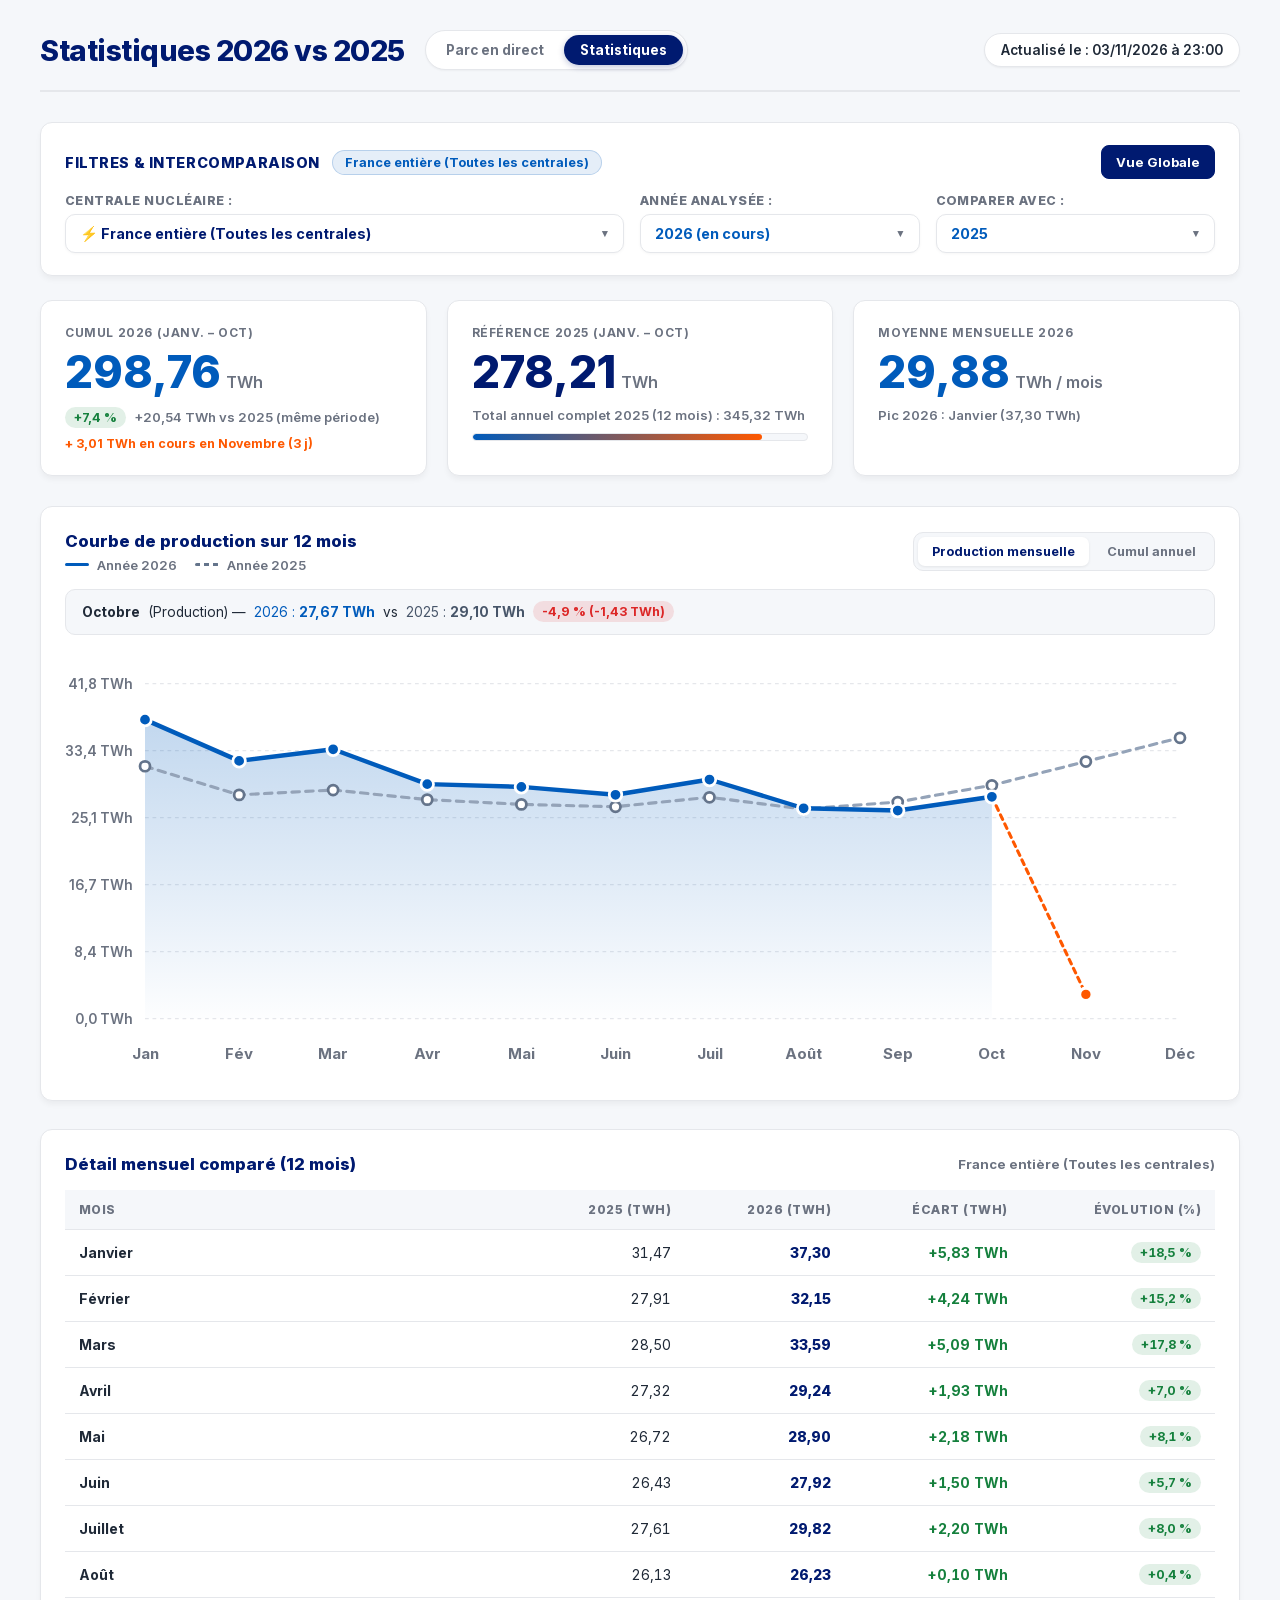
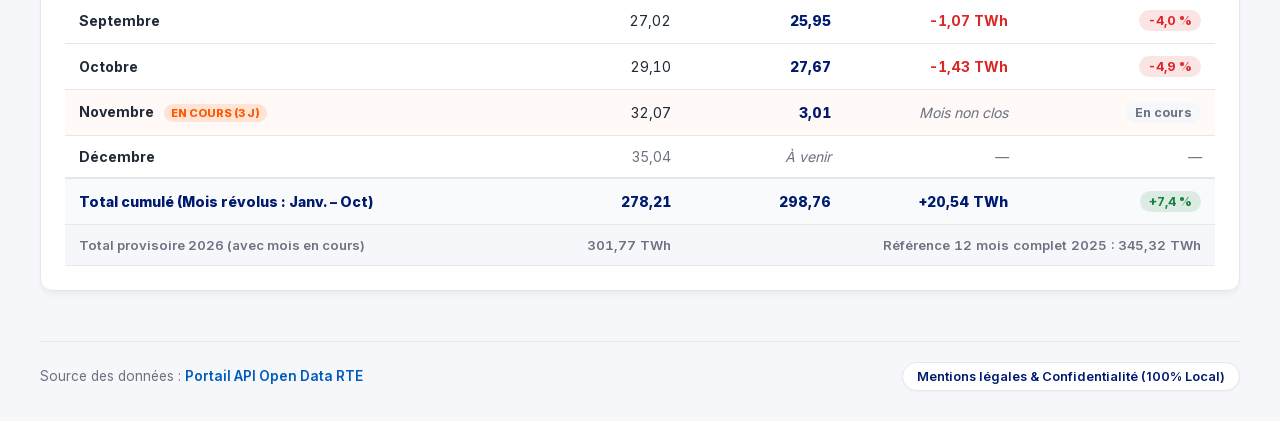
==== statistiques.html @ 8c4e3df1 "✨ Ajout page Statistiques (intercomparaison multi-années, 12 mois), conformité RGPD 100% locale et s" ====
<!DOCTYPE html>
<html lang="fr">
<head>
    <meta charset="UTF-8">
    <meta name="viewport" content="width=device-width, initial-scale=1.0">
    <title>Statistiques &amp; Comparaison annuelle — Production nucléaire française</title>
    <link rel="preload" href="fonts/inter-v20-latin.woff2" as="font" type="font/woff2" crossorigin>
    <link rel="stylesheet" href="style.css">
    <link rel="icon" href="/favicon.ico">
</head>
<body>

    <div class="container">
        <div class="header">
            <div class="header-left">
                <h2 id="stats-titre-annee">Statistiques nucléaires</h2>
                <nav class="main-nav" aria-label="Navigation principale">
                    <a href="index.html" class="nav-link">Parc en direct</a>
                    <a href="statistiques.html" class="nav-link active" aria-current="page">Statistiques</a>
                </nav>
            </div>
            <div class="date-maj" id="date-maj">Connexion au serveur...</div>
        </div>

        <!-- CONTRÔLES STATISTIQUES : SÉLECTION CENTRALE & INTERCOMPARAISON DES ANNÉES -->
        <section class="stats-filter-card" aria-labelledby="filter-title">
            <div class="stats-filter-header">
                <div class="stats-filter-title-grp">
                    <h3 id="filter-title">Filtres &amp; Intercomparaison</h3>
                    <span class="perimetre-badge" id="perimetre-badge">France entière</span>
                </div>
                <button type="button" class="btn-global-reset is-active" id="btn-reset-global" title="Réinitialiser pour afficher toutes les centrales">
                    Vue Globale
                </button>
            </div>

            <div class="stats-selectors-row">
                <!-- 1. SÉLECTION MONO-CHOIX DE LA CENTRALE -->
                <div class="stats-select-group stats-select-grow">
                    <label for="select-centrale" class="stats-select-label">Centrale nucléaire :</label>
                    <div class="select-wrapper">
                        <select id="select-centrale" class="stats-select">
                            <option value="">⚡ France entière (Toutes les centrales)</option>
                            <!-- Rempli dynamiquement avec les 18 centrales -->
                        </select>
                        <span class="select-arrow" aria-hidden="true">▼</span>
                    </div>
                </div>

                <!-- 2. SÉLECTION DE L'ANNÉE ANALYSÉE -->
                <div class="stats-select-group">
                    <label for="select-annee-analysee" class="stats-select-label">Année analysée :</label>
                    <div class="select-wrapper">
                        <select id="select-annee-analysee" class="stats-select stats-select-year">
                            <!-- ex: 2026, 2027 -->
                        </select>
                        <span class="select-arrow" aria-hidden="true">▼</span>
                    </div>
                </div>

                <!-- 3. SÉLECTION DE L'ANNÉE D'INTERCOMPARAISON -->
                <div class="stats-select-group">
                    <label for="select-annee-ref" class="stats-select-label">Comparer avec :</label>
                    <div class="select-wrapper">
                        <select id="select-annee-ref" class="stats-select stats-select-year">
                            <!-- ex: 2025, 2024 -->
                        </select>
                        <span class="select-arrow" aria-hidden="true">▼</span>
                    </div>
                </div>
            </div>
        </section>

        <!-- CARTES KPI COMPARATIVES (ANNÉE N vs ANNÉE DE RÉFÉRENCE) -->
        <div class="kpi-row stats-kpi-row">
            <div class="kpi-card">
                <h3 id="kpi-title-cumul-n">Cumul Annuel (Mois révolus)</h3>
                <div class="kpi-value" id="kpi-val-cumul-n">--<span class="kpi-unit">TWh</span></div>
                <div class="kpi-sub-row">
                    <span class="evol-pill" id="kpi-evol-pct">--</span>
                    <span class="kpi-sub-text" id="kpi-evol-diff">vs période comparable</span>
                </div>
                <div class="kpi-extra-info" id="kpi-extra-ongoing"></div>
            </div>

            <div class="kpi-card">
                <h3 id="kpi-title-ref-n1">Référence Année précédente</h3>
                <div class="kpi-value kpi-value-secondary" id="kpi-val-comparable-n1">--<span class="kpi-unit">TWh</span></div>
                <div class="kpi-sub-row">
                    <span class="kpi-sub-text" id="kpi-val-total-n1">Total 12 mois : -- TWh</span>
                </div>
                <div class="kpi-progress-track" aria-hidden="true">
                    <div class="kpi-progress-bar" id="kpi-progress-bar" style="width: 0%"></div>
                </div>
            </div>

            <div class="kpi-card">
                <h3 id="kpi-title-moyenne">Moyenne mensuelle &amp; Pic</h3>
                <div class="kpi-value" id="kpi-val-moyenne-n">--<span class="kpi-unit">TWh / mois</span></div>
                <div class="kpi-sub-row">
                    <span class="kpi-sub-text" id="kpi-sub-record">Mois record : --</span>
                </div>
            </div>
        </div>

        <!-- COURBE D'ÉVOLUTION SUR 12 MOIS -->
        <section class="chart-card" aria-labelledby="chart-section-title">
            <div class="chart-card-header">
                <div>
                    <h3 id="chart-section-title" class="chart-title">Courbe de production sur 12 mois</h3>
                    <div class="chart-legend" id="chart-legend">
                        <span class="legend-item">
                            <span class="legend-line legend-line-current"></span>
                            <span id="legend-label-n">Année en cours</span>
                        </span>
                        <span class="legend-item">
                            <span class="legend-line legend-line-prev"></span>
                            <span id="legend-label-n1">Année précédente</span>
                        </span>
                    </div>
                </div>

                <div class="chart-mode-toggle" role="group" aria-label="Mode d'affichage de la courbe">
                    <button type="button" class="mode-btn active" id="mode-mensuel" data-mode="mensuel">
                        Production mensuelle
                    </button>
                    <button type="button" class="mode-btn" id="mode-cumule" data-mode="cumule">
                        Cumul annuel
                    </button>
                </div>
            </div>

            <!-- Bandeau de détail interactif au survol d'un mois -->
            <div class="chart-hover-banner" id="chart-hover-banner" aria-live="polite">
                Survolez ou sélectionnez un mois sur le graphique pour comparer les valeurs détaillées.
            </div>

            <div class="chart-svg-wrapper" id="chart-svg-wrapper">
                <!-- SVG généré en 100% local par stats.js -->
            </div>
        </section>

        <!-- TABLEAU MENSUEL COMPARATIF SUR 12 MOIS -->
        <section class="table-card" aria-labelledby="table-section-title">
            <div class="table-card-header">
                <h3 id="table-section-title" class="chart-title">Détail mensuel comparé (12 mois)</h3>
                <span class="table-subtitle" id="table-perimetre-label">France entière</span>
            </div>
            <div class="table-responsive">
                <table class="stats-table">
                    <thead>
                        <tr>
                            <th scope="col">Mois</th>
                            <th scope="col" class="num-col" id="th-annee-n1">Année N-1 (TWh)</th>
                            <th scope="col" class="num-col" id="th-annee-n">Année N (TWh)</th>
                            <th scope="col" class="num-col">Écart (TWh)</th>
                            <th scope="col" class="num-col">Évolution (%)</th>
                        </tr>
                    </thead>
                    <tbody id="stats-table-body">
                        <!-- Lignes générées par stats.js -->
                    </tbody>
                    <tfoot id="stats-table-foot">
                        <!-- Total généré par stats.js -->
                    </tfoot>
                </table>
            </div>
        </section>

        <div class="footer">
            <div>Source des données : <a href="https://data.rte-france.com/" target="_blank" rel="noopener noreferrer">Portail API Open Data RTE</a></div>
            <button type="button" class="legal-trigger-btn" id="open-legal-modal" commandfor="legal-modal" command="show-modal">
                Mentions légales &amp; Confidentialité (100% Local)
            </button>
        </div>
    </div>

    <dialog id="legal-modal" class="legal-modal" closedby="any" aria-labelledby="legal-modal-title">
        <div class="legal-modal-container">
            <div class="legal-modal-header">
                <div class="legal-modal-title-grp">
                    <span class="penly-badge">100% Local</span>
                    <h3 id="legal-modal-title">Mentions légales &amp; Confidentialité</h3>
                </div>
                <form method="dialog">
                    <button type="submit" class="legal-modal-close-icon" aria-label="Fermer la fenêtre" autofocus>✕</button>
                </form>
            </div>

            <div class="legal-modal-body">
                <section class="legal-section">
                    <h4>1. Éditeur du site</h4>
                    <p>
                        Conformément à l'article 6-III-2 de la loi n° 2004-575 du 21 juin 2004 (LCEN), l'éditeur de ce site, agissant à titre non professionnel, a choisi de conserver l'anonymat.
                        Contact : <a href="mailto:contact@thmarchand.fr">contact@thmarchand.fr</a>
                    </p>
                </section>

                <section class="legal-section">
                    <h4>2. Hébergement</h4>
                    <p>
                        Ce site est hébergé par GitHub Inc., 88 Colin P. Kelly Jr. Street, San Francisco, CA 94107, États-Unis (service GitHub Pages).
                    </p>
                </section>

                <section class="legal-section">
                    <h4>3. Fonctionnement &amp; Origine des données (100 % Local)</h4>
                    <p>
                        Ce tableau de bord fonctionne exclusivement en local dans votre navigateur, sans émettre aucune requête réseau vers des services tiers (aucun CDN externe, aucune police distante). Les données publiques de production nucléaire (issues du portail Open Data RTE) sont agrégées en amont et consultées uniquement via le fichier statique local <code>data_nucleaire_france.json</code> hébergé directement avec le site.
                    </p>
                </section>

                <section class="legal-section">
                    <h4>4. Données personnelles et journaux serveur (RGPD)</h4>
                    <p>
                        L'éditeur du site ne collecte, ne stocke et n'analyse aucune donnée personnelle, et n'utilise aucun outil de mesure d'audience ni ressource tierce externe. Toutefois, à des fins de sécurité et de prévention des abus (défense contre les attaques DDoS), l'hébergeur GitHub Pages enregistre temporairement l'adresse IP des visiteurs dans ses journaux techniques (logs) sur la base de l'intérêt légitime (Art. 6.1.f du RGPD). Plus d'informations sur la <a href="https://docs.github.com/fr/site-policy/privacy-policies/github-general-privacy-statement" target="_blank" rel="noopener noreferrer">Déclaration de confidentialité de GitHub</a>.
                    </p>
                </section>

                <section class="legal-section">
                    <h4>5. Stockage local (Cookies / LocalStorage)</h4>
                    <p>
                        Ce site n'utilise aucun cookie (ni technique, ni publicitaire, ni de mesure d'audience) et n'enregistre aucune donnée dans l'espace de stockage local de votre navigateur (<code>localStorage</code>, <code>sessionStorage</code> ou <code>IndexedDB</code>). Aucun bandeau de consentement n'est donc requis conformément aux directives de la CNIL.
                    </p>
                </section>
            </div>

            <div class="legal-modal-footer">
                <form method="dialog">
                    <button type="submit" class="legal-modal-btn-primary">Fermer</button>
                </form>
            </div>
        </div>
    </dialog>

    <script src="stats.js" defer></script>
</body>
</html>
---- style.css ----
/* POLICES LOCALES (Inter - 100% Local, zéro requête externe) */
@font-face {
    font-family: 'Inter';
    font-style: normal;
    font-weight: 400 800;
    font-display: swap;
    src: url('fonts/inter-v20-latin-ext.woff2') format('woff2');
    unicode-range: U+0100-02BA, U+02BD-02C5, U+02C7-02CC, U+02CE-02D7, U+02DD-02FF, U+0304, U+0308, U+0329, U+1D00-1DBF, U+1E00-1E9F, U+1EF2-1EFF, U+2020, U+20A0-20AB, U+20AD-20C4, U+2113, U+2C60-2C7F, U+A720-A7FF;
}

@font-face {
    font-family: 'Inter';
    font-style: normal;
    font-weight: 400 800;
    font-display: swap;
    src: url('fonts/inter-v20-latin.woff2') format('woff2');
    unicode-range: U+0000-00FF, U+0131, U+0152-0153, U+02BB-02BC, U+02C6, U+02DA, U+02DC, U+0304, U+0308, U+0329, U+2000-206F, U+20AC, U+2122, U+2191, U+2193, U+2212, U+2215, U+FEFF, U+FFFD;
}

:root {
    /* CHARTE EDF */
    --edf-blue: #001A70;
    --edf-mid-blue: #005BBB;
    --edf-light-blue: #297FD5;
    --edf-orange: #FE5800;
    
    /* COULEURS SEMANTIQUES */
    --safety-red: #DC2626;
    --env-green: #15803d;
    
    --bg-body: #F5F7FA;
    --text-main: #1F2937;
    --text-light: #6B7280;
    --border: #E5E7EB;
}

/* Styles de base */
body { font-family: 'Inter', sans-serif; background-color: var(--bg-body); color: var(--text-main); padding: 30px 20px; margin: 0; }
.container { max-width: 1200px; margin: 0 auto; }

/* En-tête & Navigation */
.header { display: flex; justify-content: space-between; align-items: center; flex-wrap: wrap; gap: 16px; border-bottom: 2px solid var(--border); padding-bottom: 20px; margin-bottom: 30px; }
.header-left { display: flex; align-items: center; flex-wrap: wrap; gap: 20px; }
h2 { margin: 0; color: var(--edf-blue); font-size: 1.8rem; font-weight: 800; letter-spacing: -0.5px; }
.main-nav { display: inline-flex; background: #fff; padding: 4px; border-radius: 99px; border: 1px solid var(--border); box-shadow: 0 1px 2px rgba(0,0,0,0.04); gap: 4px; }
.nav-link { padding: 7px 16px; border-radius: 99px; font-size: 0.85rem; font-weight: 700; color: var(--text-light); text-decoration: none; transition: all 0.2s ease; }
.nav-link:hover { color: var(--edf-blue); }
.nav-link.active { background: var(--edf-blue); color: #fff; box-shadow: 0 2px 6px rgba(0, 26, 112, 0.25); }
.nav-link:focus-visible { outline: 2px solid var(--edf-light-blue); outline-offset: 2px; }
.date-maj { font-size: 0.85rem; color: var(--text-main); background: #fff; padding: 8px 16px; border-radius: 99px; border: 1px solid var(--border); font-weight: 600; box-shadow: 0 1px 2px rgba(0,0,0,0.05); }

/* Zone KPI */
.kpi-row { display: flex; gap: 20px; margin-bottom: 30px; }
.kpi-card { flex: 1; background: #fff; padding: 24px; border-radius: 12px; border: 1px solid var(--border); box-shadow: 0 4px 6px -1px rgba(0,0,0,0.05); }
.kpi-card h3 { margin: 0 0 10px 0; font-size: 0.75rem; color: var(--text-light); font-weight: 700; text-transform: uppercase; letter-spacing: 0.05em; }
.kpi-value { font-size: 2.8rem; font-weight: 800; color: var(--edf-mid-blue); line-height: 1; }
.kpi-unit { font-size: 1rem; color: var(--text-light); font-weight: 600; margin-left: 5px;}
.statut-marche { color: var(--env-green); }
.statut-total { color: var(--text-light); font-size: 1.5rem; }

/* FOCUS CENTRAL */
.highlight-section { margin-bottom: 20px; }
.section-title { font-size: 1rem; color: var(--text-light); font-weight: 800; text-transform: uppercase; letter-spacing: 0.05em; margin: 0;}

/* NOUVEAU : Le menu de sélection du Focus */
.focus-header { display: flex; justify-content: space-between; align-items: center; margin-bottom: 15px; }
.focus-select { 
    padding: 8px 16px; 
    border: 1px solid var(--border); 
    border-radius: 8px; 
    font-family: inherit; 
    font-size: 0.9rem; 
    font-weight: 700; 
    color: var(--edf-blue); 
    background-color: #fff; 
    cursor: pointer; 
    outline: none; 
    box-shadow: 0 2px 4px rgba(0,0,0,0.05);
}
.focus-select:focus { border-color: var(--edf-light-blue); box-shadow: 0 0 0 3px rgba(41, 127, 213, 0.1); }

.penly-card { background: var(--edf-blue); color: #fff; border-radius: 16px; box-shadow: 0 10px 25px -5px rgba(0, 26, 112, 0.4); cursor: pointer; transition: all 0.3s ease; position: relative; overflow: hidden; }
.penly-card:hover { transform: translateY(-4px); box-shadow: 0 15px 30px -5px rgba(0, 26, 112, 0.5); }
.penly-header { padding: 30px; display: flex; flex-direction: column; gap: 12px; }
.penly-nom-row { display: flex; justify-content: space-between; align-items: center; }
.penly-nom { font-size: 1.8rem; font-weight: 800; margin: 0; display: flex; align-items: center; gap: 12px; }

/* Le badge orange est prêt à se placer avant le nom */
.penly-badge { background: var(--edf-orange); color: #fff; font-size: 0.8rem; padding: 4px 10px; border-radius: 6px; text-transform: uppercase; letter-spacing: 1px; font-weight: 800;}

.penly-prod { font-size: 3.5rem; font-weight: 800; line-height: 1; margin-top: 5px;}
.penly-prod-unite { font-size: 1.2rem; color: rgba(255,255,255,0.7); font-weight: 600; }
.penly-stats-row { font-size: 0.85rem; color: rgba(255,255,255,0.8); display: flex; gap: 20px; border-top: 1px solid rgba(255,255,255,0.2); padding-top: 15px; margin-top: 10px; font-weight: 700; text-transform: uppercase; }
.penly-arrow { position: absolute; top: 35px; right: 30px; color: rgba(255,255,255,0.5); transition: transform 0.3s; font-size: 1rem; }
.penly-card.active .penly-arrow { transform: rotate(180deg); color: #fff; }

/* CORRECTION DU SAUT DE TEXTE (Focus) : On laisse padding: 0 30px permanent ! */
.penly-details { max-height: 0; overflow: hidden; transition: max-height 0.3s ease-out, padding 0.3s ease-out; background-color: rgba(0,0,0,0.2); padding: 0 30px; }
.penly-card.active .penly-details { max-height: 600px; padding: 10px 30px 20px 30px; }

.penly-unite-line { display: flex; justify-content: space-between; align-items: center; padding: 15px 0; border-bottom: 1px solid rgba(255,255,255,0.1); font-size: 1rem; }
.penly-unite-line:last-child { border-bottom: none; }
.penly-unite-nom { font-weight: 700; }
.penly-unite-prod { font-family: monospace; font-weight: 600; font-size: 1.2rem; color: #fff;}

/* RESTE DU PARC */
.grid-centrales { display: grid; grid-template-columns: repeat(auto-fill, minmax(280px, 1fr)); gap: 20px; }
.centrale-card { background: #fff; border: 1px solid var(--border); border-radius: 12px; overflow: hidden; transition: all 0.2s; cursor: pointer; position: relative; box-shadow: 0 1px 3px rgba(0,0,0,0.05); }
.centrale-card:hover { border-color: var(--edf-light-blue); transform: translateY(-3px); box-shadow: 0 10px 15px -3px rgba(0,0,0,0.1); }
.centrale-header { padding: 20px; display: flex; flex-direction: column; gap: 8px; }
.centrale-nom-row { display: flex; justify-content: space-between; align-items: center; }
.centrale-nom { font-size: 1.1rem; font-weight: 800; color: var(--edf-blue); margin: 0; }
.centrale-prod { font-size: 1.6rem; font-weight: 800; color: var(--text-main); }
.centrale-prod-unite { font-size: 0.85rem; color: var(--text-light); font-weight: 600; }
.centrale-stats-row { font-size: 0.75rem; color: var(--text-light); display: flex; gap: 15px; border-top: 1px solid var(--border); padding-top: 12px; margin-top: 8px; font-weight: 700; text-transform: uppercase; }
.icon-arrow { position: absolute; top: 22px; right: 20px; color: #9CA3AF; transition: transform 0.3s; font-size: 0.8rem; }
.centrale-card:hover .icon-arrow { color: var(--edf-mid-blue); }
.centrale-card.active .icon-arrow { transform: rotate(180deg); color: var(--edf-orange); }

/* CORRECTION DU SAUT DE TEXTE (Normal) : On laisse padding: 0 20px permanent ! */
.unites-details { max-height: 0; overflow: hidden; transition: max-height 0.3s ease-out, padding 0.3s ease-out; background-color: #F9FAFB; padding: 0 20px; }
.centrale-card.active .unites-details { max-height: 600px; border-top: 1px solid var(--border); padding: 10px 20px; }

.unite-line { display: flex; justify-content: space-between; align-items: center; padding: 12px 0; border-bottom: 1px solid var(--border); font-size: 0.85rem; }
.unite-line:last-child { border-bottom: none; }
.unite-nom-grp { display: flex; align-items: center; gap: 10px; }
.unite-nom { color: var(--text-main); font-weight: 700; }
.unite-prod { color: var(--edf-mid-blue); font-family: monospace; font-weight: 600; font-size: 0.95rem;}

/* Pastilles */
.status-dot { height: 10px; width: 10px; border-radius: 50%; display: inline-block; }
.status-on { background-color: var(--env-green); box-shadow: 0 0 0 2px rgba(21, 128, 61, 0.2); } 
.status-off { background-color: #D1D5DB; } 
.status-on-penly { background-color: #3fb950; box-shadow: 0 0 0 2px rgba(63, 185, 80, 0.3); } 
.status-off-penly { background-color: rgba(255,255,255,0.3); } 

/* FOOTER SOURCE & MENTIONS LÉGALES */
.footer {
    margin-top: 50px;
    padding-top: 20px;
    border-top: 1px solid var(--border);
    display: flex;
    flex-wrap: wrap;
    justify-content: space-between;
    align-items: center;
    gap: 12px;
    font-size: 0.85rem;
    color: var(--text-light);
}
.footer a { color: var(--edf-mid-blue); text-decoration: none; font-weight: 600; transition: color 0.2s; }
.footer a:hover { color: var(--edf-orange); text-decoration: underline; }

.legal-trigger-btn {
    background: #fff;
    color: var(--edf-blue);
    border: 1px solid var(--border);
    border-radius: 99px;
    padding: 6px 14px;
    font-family: inherit;
    font-size: 0.8rem;
    font-weight: 600;
    cursor: pointer;
    transition: all 0.2s ease;
    box-shadow: 0 1px 2px rgba(0,0,0,0.04);
}
.legal-trigger-btn:hover {
    border-color: var(--edf-light-blue);
    color: var(--edf-mid-blue);
    box-shadow: 0 2px 5px rgba(0, 26, 112, 0.08);
}
.legal-trigger-btn:focus-visible {
    outline: 2px solid var(--edf-light-blue);
    outline-offset: 2px;
}

/* MODALE MENTIONS LÉGALES & CONFIDENTIALITÉ */
dialog:modal {
    overscroll-behavior: contain;
}
dialog::backdrop {
    overflow: hidden;
    overscroll-behavior: contain;
    background-color: rgba(0, 26, 112, 0.45);
    backdrop-filter: blur(3px);
}

.legal-modal {
    padding: 0;
    border: 1px solid var(--border);
    border-radius: 16px;
    max-width: 640px;
    width: calc(100% - 32px);
    max-height: 85vh;
    background: #fff;
    color: var(--text-main);
    box-shadow: 0 20px 40px -10px rgba(0, 26, 112, 0.35);
}

.legal-modal-container {
    display: flex;
    flex-direction: column;
    max-height: 85vh;
}

.legal-modal-header {
    display: flex;
    justify-content: space-between;
    align-items: center;
    gap: 12px;
    padding: 20px 24px;
    background: var(--edf-blue);
    color: #fff;
    border-top-left-radius: 15px;
    border-top-right-radius: 15px;
}

.legal-modal-title-grp {
    display: flex;
    align-items: center;
    gap: 10px;
    flex-wrap: wrap;
}

.legal-modal-header h3 {
    margin: 0;
    font-size: 1.15rem;
    font-weight: 800;
    color: #fff;
}

.legal-modal-close-icon {
    background: rgba(255, 255, 255, 0.12);
    color: #fff;
    border: 1px solid rgba(255, 255, 255, 0.2);
    border-radius: 8px;
    width: 34px;
    height: 34px;
    font-size: 1rem;
    font-weight: 700;
    cursor: pointer;
    display: inline-flex;
    align-items: center;
    justify-content: center;
    transition: background-color 0.2s ease;
}
.legal-modal-close-icon:hover {
    background: var(--edf-orange);
    border-color: var(--edf-orange);
}
.legal-modal-close-icon:focus-visible {
    outline: 2px solid #fff;
    outline-offset: 2px;
}

.legal-modal-body {
    padding: 20px 24px;
    overflow-y: auto;
    display: flex;
    flex-direction: column;
    gap: 14px;
}

.legal-section {
    background: var(--bg-body);
    border: 1px solid var(--border);
    border-radius: 10px;
    padding: 14px 16px;
}

.legal-section h4 {
    margin: 0 0 6px 0;
    font-size: 0.9rem;
    font-weight: 700;
    color: var(--edf-blue);
}

.legal-section p {
    margin: 0;
    font-size: 0.85rem;
    line-height: 1.55;
    color: var(--text-main);
}

.legal-section a {
    color: var(--edf-mid-blue);
    font-weight: 600;
    text-decoration: none;
}
.legal-section a:hover {
    color: var(--edf-orange);
    text-decoration: underline;
}

.legal-section code {
    font-family: monospace;
    background: #fff;
    padding: 1px 5px;
    border-radius: 4px;
    border: 1px solid var(--border);
    font-size: 0.8rem;
}

.legal-modal-footer {
    padding: 14px 24px;
    border-top: 1px solid var(--border);
    background: #F9FAFB;
    display: flex;
    justify-content: flex-end;
    border-bottom-left-radius: 15px;
    border-bottom-right-radius: 15px;
}

.legal-modal-btn-primary {
    background: var(--edf-blue);
    color: #fff;
    border: none;
    border-radius: 8px;
    padding: 8px 20px;
    font-family: inherit;
    font-size: 0.85rem;
    font-weight: 700;
    cursor: pointer;
    transition: background-color 0.2s ease;
}
.legal-modal-btn-primary:hover {
    background: var(--edf-mid-blue);
}
.legal-modal-btn-primary:focus-visible {
    outline: 2px solid var(--edf-light-blue);
    outline-offset: 2px;
}

@media (max-width: 600px) {
    .footer {
        flex-direction: column;
        text-align: center;
    }
    .legal-modal-header,
    .legal-modal-body,
    .legal-modal-footer {
        padding-left: 16px;
        padding-right: 16px;
    }
}

/* ==========================================================================
   PAGE STATISTIQUES & COMPARAISON ANNUELLE (12 MOIS)
   ========================================================================== */

/* 1. Carte de filtrage par centrale (Checkboxes + Global) */
.stats-filter-card {
    background: #fff;
    border: 1px solid var(--border);
    border-radius: 12px;
    padding: 22px 24px;
    margin-bottom: 24px;
    box-shadow: 0 4px 6px -1px rgba(0,0,0,0.05);
}

.stats-filter-header {
    display: flex;
    justify-content: space-between;
    align-items: center;
    flex-wrap: wrap;
    gap: 12px;
    margin-bottom: 10px;
}

.stats-filter-title-grp {
    display: flex;
    align-items: center;
    flex-wrap: wrap;
    gap: 12px;
}

.stats-filter-title-grp h3 {
    margin: 0;
    font-size: 0.9rem;
    font-weight: 800;
    color: var(--edf-blue);
    text-transform: uppercase;
    letter-spacing: 0.04em;
}

.perimetre-badge {
    background: rgba(0, 91, 187, 0.1);
    color: var(--edf-mid-blue);
    font-size: 0.8rem;
    font-weight: 700;
    padding: 4px 12px;
    border-radius: 99px;
    border: 1px solid rgba(0, 91, 187, 0.2);
}

.btn-global-reset {
    background: var(--bg-body);
    color: var(--text-main);
    border: 1px solid var(--border);
    border-radius: 8px;
    padding: 8px 14px;
    font-family: inherit;
    font-size: 0.82rem;
    font-weight: 700;
    cursor: pointer;
    transition: all 0.2s ease;
}
.btn-global-reset:hover {
    border-color: var(--edf-light-blue);
    color: var(--edf-blue);
}
.btn-global-reset.is-active {
    background: var(--edf-blue);
    color: #fff;
    border-color: var(--edf-blue);
}
.btn-global-reset:focus-visible {
    outline: 2px solid var(--edf-light-blue);
    outline-offset: 2px;
}

.stats-selectors-row {
    display: flex;
    flex-wrap: wrap;
    align-items: flex-end;
    gap: 16px;
    margin-top: 14px;
}

.stats-select-group {
    display: flex;
    flex-direction: column;
    gap: 6px;
    flex: 1;
    min-width: 170px;
}

.stats-select-grow {
    flex: 2;
    min-width: 270px;
}

.stats-select-label {
    font-size: 0.78rem;
    font-weight: 800;
    color: var(--text-light);
    text-transform: uppercase;
    letter-spacing: 0.04em;
}

.select-wrapper {
    position: relative;
    display: flex;
    align-items: center;
    width: 100%;
}

.stats-select {
    width: 100%;
    appearance: none;
    -webkit-appearance: none;
    background-color: #fff;
    border: 1.5px solid var(--border);
    border-radius: 10px;
    padding: 10px 36px 10px 14px;
    font-family: inherit;
    font-size: 0.9rem;
    font-weight: 700;
    color: var(--edf-blue);
    cursor: pointer;
    box-shadow: 0 1px 3px rgba(0,0,0,0.04);
    transition: border-color 0.2s, box-shadow 0.2s, background-color 0.2s;
}

.stats-select:hover {
    border-color: var(--edf-light-blue);
}

.stats-select:focus {
    outline: none;
    border-color: var(--edf-mid-blue);
    box-shadow: 0 0 0 3px rgba(0, 91, 187, 0.12);
}

.stats-select:focus-visible {
    outline: 2px solid var(--edf-light-blue);
    outline-offset: 2px;
}

.select-arrow {
    position: absolute;
    right: 14px;
    pointer-events: none;
    font-size: 0.65rem;
    color: var(--text-light);
}

.stats-select-year {
    color: var(--edf-mid-blue);
}

/* 2. Cartes KPI Statistiques */
.stats-kpi-row {
    flex-wrap: wrap;
}
.stats-kpi-row .kpi-card {
    min-width: 250px;
}

.kpi-value-secondary {
    color: var(--edf-blue);
}

.kpi-sub-row {
    display: flex;
    align-items: center;
    flex-wrap: wrap;
    gap: 8px;
    margin-top: 12px;
}

.kpi-sub-text {
    font-size: 0.82rem;
    color: var(--text-light);
    font-weight: 600;
}

.kpi-extra-info {
    margin-top: 8px;
    font-size: 0.78rem;
    font-weight: 700;
    color: var(--edf-orange);
}

.evol-pill {
    display: inline-flex;
    align-items: center;
    padding: 3px 9px;
    border-radius: 99px;
    font-size: 0.78rem;
    font-weight: 700;
}
.evol-up {
    background: rgba(21, 128, 61, 0.12);
    color: var(--env-green);
}
.evol-down {
    background: rgba(220, 38, 38, 0.12);
    color: var(--safety-red);
}
.evol-neutral {
    background: var(--bg-body);
    color: var(--text-light);
}
.evol-up-text { color: var(--env-green); font-weight: 700; }
.evol-down-text { color: var(--safety-red); font-weight: 700; }
.evol-neutral-text { color: var(--text-light); }

.kpi-progress-track {
    margin-top: 10px;
    height: 6px;
    background: var(--bg-body);
    border-radius: 99px;
    overflow: hidden;
    border: 1px solid var(--border);
}
.kpi-progress-bar {
    height: 100%;
    background: linear-gradient(90deg, var(--edf-mid-blue), var(--edf-orange));
    border-radius: 99px;
    transition: width 0.35s ease;
}

/* 3. Carte Graphique 12 mois */
.chart-card,
.table-card {
    background: #fff;
    border: 1px solid var(--border);
    border-radius: 12px;
    padding: 24px;
    margin-bottom: 28px;
    box-shadow: 0 4px 6px -1px rgba(0,0,0,0.05);
}

.chart-card-header,
.table-card-header {
    display: flex;
    justify-content: space-between;
    align-items: center;
    flex-wrap: wrap;
    gap: 14px;
    margin-bottom: 16px;
}

.chart-title {
    margin: 0;
    font-size: 1.05rem;
    font-weight: 800;
    color: var(--edf-blue);
}

.chart-legend {
    display: flex;
    align-items: center;
    flex-wrap: wrap;
    gap: 18px;
    margin-top: 6px;
    font-size: 0.82rem;
    font-weight: 600;
    color: var(--text-light);
}

.legend-item {
    display: inline-flex;
    align-items: center;
    gap: 8px;
}

.legend-line {
    display: inline-block;
    width: 24px;
    height: 3px;
    border-radius: 2px;
}
.legend-line-current {
    background: var(--edf-mid-blue);
}
.legend-line-prev {
    background: repeating-linear-gradient(
        90deg,
        #64748B 0,
        #64748B 5px,
        transparent 5px,
        transparent 9px
    );
}

.chart-mode-toggle {
    display: inline-flex;
    background: var(--bg-body);
    padding: 4px;
    border-radius: 10px;
    border: 1px solid var(--border);
    gap: 4px;
}

.mode-btn {
    border: none;
    background: transparent;
    color: var(--text-light);
    font-family: inherit;
    font-size: 0.8rem;
    font-weight: 700;
    padding: 7px 14px;
    border-radius: 7px;
    cursor: pointer;
    transition: all 0.2s ease;
}
.mode-btn:hover {
    color: var(--edf-blue);
}
.mode-btn.active {
    background: #fff;
    color: var(--edf-blue);
    box-shadow: 0 1px 3px rgba(0,0,0,0.08);
}
.mode-btn:focus-visible {
    outline: 2px solid var(--edf-light-blue);
    outline-offset: 2px;
}

.chart-hover-banner {
    background: var(--bg-body);
    border: 1px solid var(--border);
    border-radius: 10px;
    padding: 10px 16px;
    margin-bottom: 16px;
    font-size: 0.85rem;
    color: var(--text-main);
    display: flex;
    align-items: center;
    flex-wrap: wrap;
    gap: 8px;
    min-height: 24px;
}
.banner-n { color: var(--edf-mid-blue); }
.banner-n1 { color: #475569; }
.banner-future { color: var(--text-light); }

.chart-svg-wrapper {
    width: 100%;
    overflow-x: auto;
}

.stats-svg {
    width: 100%;
    height: auto;
    min-width: 580px;
    display: block;
}

.chart-grid-line {
    stroke: var(--border);
    stroke-width: 1;
    stroke-dasharray: 3 3;
}

.chart-axis-label {
    fill: var(--text-light);
    font-size: 11px;
    font-weight: 600;
    font-family: inherit;
}

.chart-month-label {
    fill: var(--text-light);
    font-size: 12px;
    font-weight: 700;
    font-family: inherit;
}
.chart-month-label.is-active {
    fill: var(--edf-blue);
    font-weight: 800;
}

.chart-path-prev {
    stroke: #94A3B8;
    stroke-width: 2.5;
    stroke-dasharray: 6 5;
    stroke-linecap: round;
    stroke-linejoin: round;
}

.chart-path-current {
    stroke: var(--edf-mid-blue);
    stroke-width: 3.5;
    stroke-linecap: round;
    stroke-linejoin: round;
}

.chart-path-ongoing-dash {
    stroke: var(--edf-orange);
    stroke-width: 2.5;
    stroke-dasharray: 4 4;
    stroke-linecap: round;
}

.chart-dot-prev {
    fill: #fff;
    stroke: #64748B;
    stroke-width: 2.2;
    transition: r 0.15s ease;
}

.chart-dot-current {
    fill: var(--edf-mid-blue);
    stroke: #fff;
    stroke-width: 2.2;
    transition: r 0.15s ease;
}
.chart-dot-current.is-ongoing {
    fill: var(--edf-orange);
    stroke: #fff;
    stroke-width: 2.5;
}

.chart-hover-guide {
    stroke: var(--edf-light-blue);
    stroke-width: 1.5;
    stroke-dasharray: 4 3;
}

.chart-hit-zone {
    fill: transparent;
    cursor: pointer;
    outline: none;
}
.chart-hit-zone:focus-visible {
    stroke: var(--edf-light-blue);
    stroke-width: 2;
    rx: 4;
}

/* 4. Tableau comparatif 12 mois */
.table-subtitle {
    font-size: 0.82rem;
    font-weight: 700;
    color: var(--text-light);
}

.table-responsive {
    overflow-x: auto;
}

.stats-table {
    width: 100%;
    border-collapse: collapse;
    font-size: 0.88rem;
}

.stats-table th,
.stats-table td {
    padding: 12px 14px;
    border-bottom: 1px solid var(--border);
    text-align: left;
}

.stats-table th {
    background: var(--bg-body);
    color: var(--text-light);
    font-size: 0.76rem;
    font-weight: 800;
    text-transform: uppercase;
    letter-spacing: 0.04em;
}

.stats-table .num-col {
    text-align: right;
    font-variant-numeric: tabular-nums;
}

.font-strong {
    font-weight: 800;
    color: var(--edf-blue);
}

.month-name {
    font-weight: 700;
    color: var(--text-main);
}

.badge-ongoing {
    display: inline-block;
    margin-left: 6px;
    background: rgba(254, 88, 0, 0.14);
    color: var(--edf-orange);
    font-size: 0.7rem;
    font-weight: 800;
    padding: 2px 7px;
    border-radius: 99px;
    text-transform: uppercase;
}

.row-ongoing {
    background: rgba(254, 88, 0, 0.03);
}

.row-future td {
    color: var(--text-light);
}

.text-muted-italic {
    color: var(--text-light);
    font-style: italic;
}

.tfoot-row td {
    background: #F8FAFC;
    font-weight: 800;
    border-top: 2px solid var(--border);
    color: var(--edf-blue);
}

.tfoot-row-secondary td {
    background: var(--bg-body);
    font-size: 0.82rem;
    font-weight: 600;
    color: var(--text-light);
}
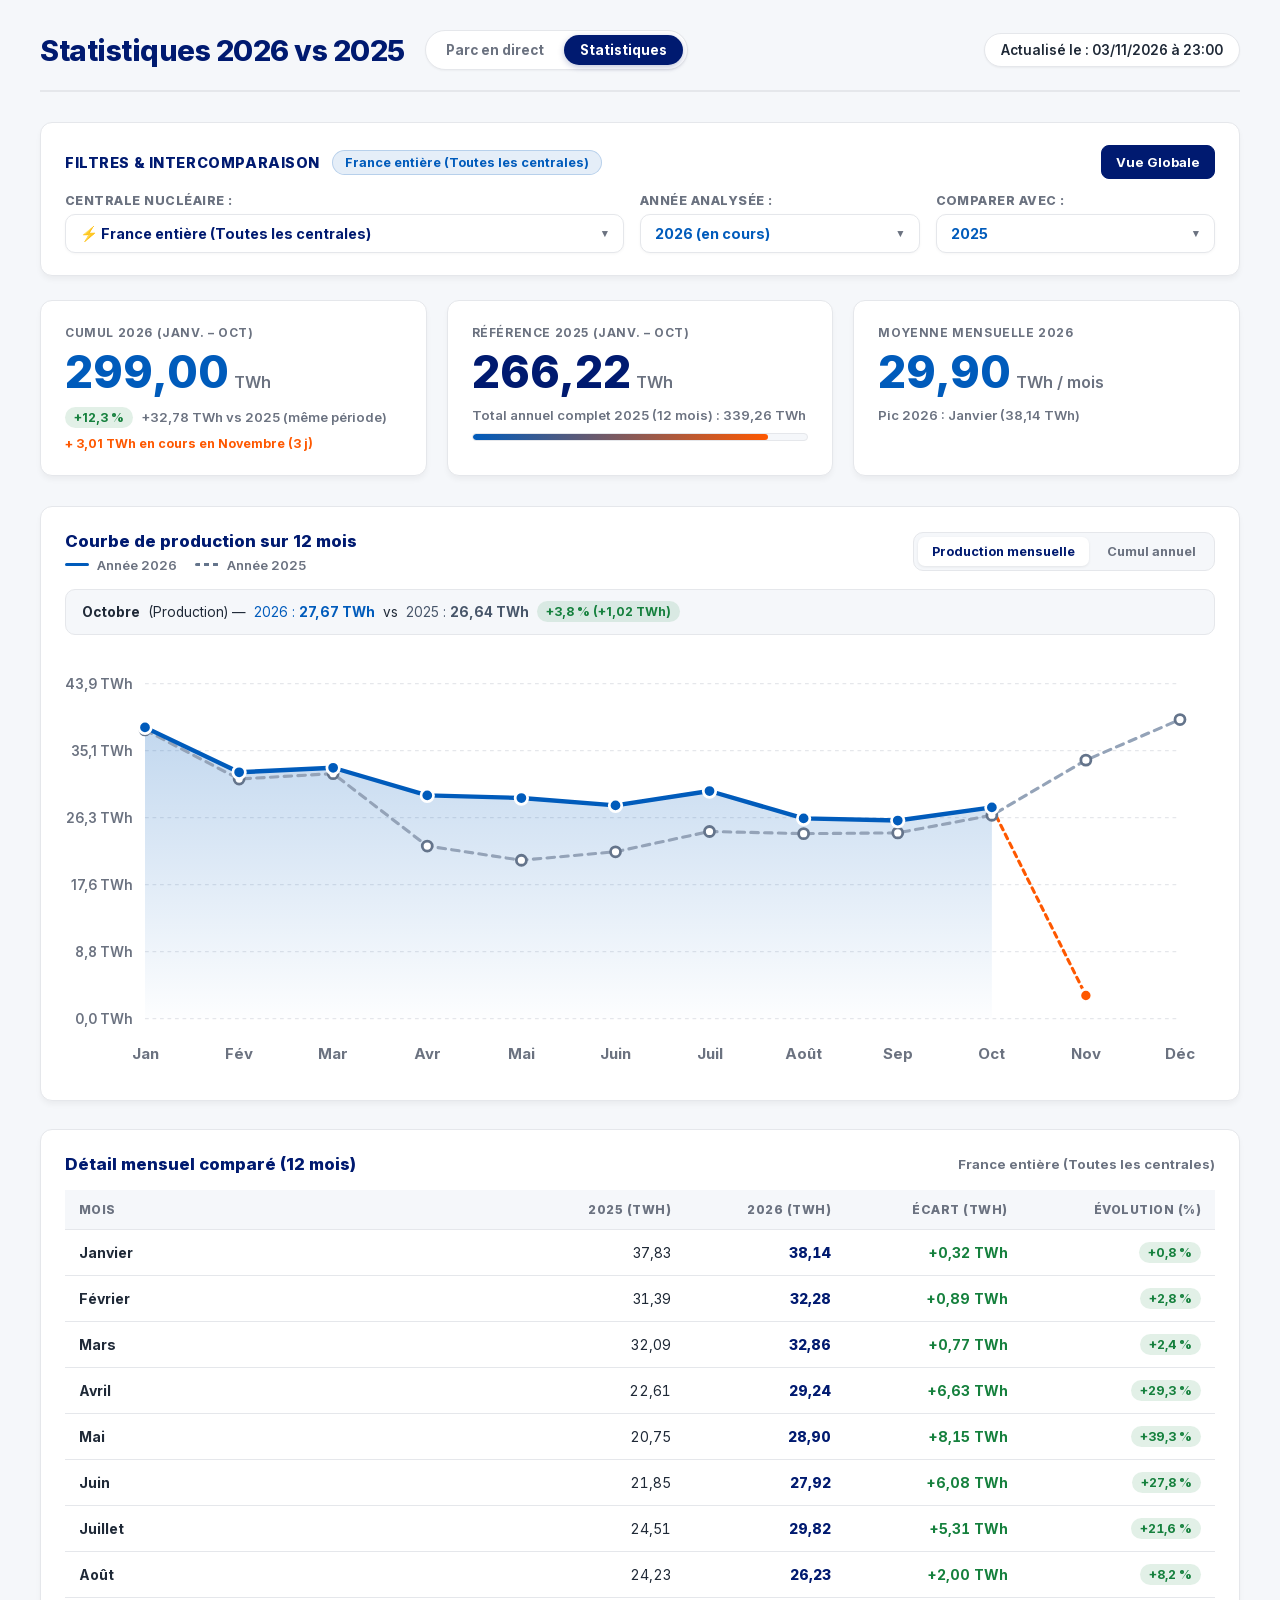
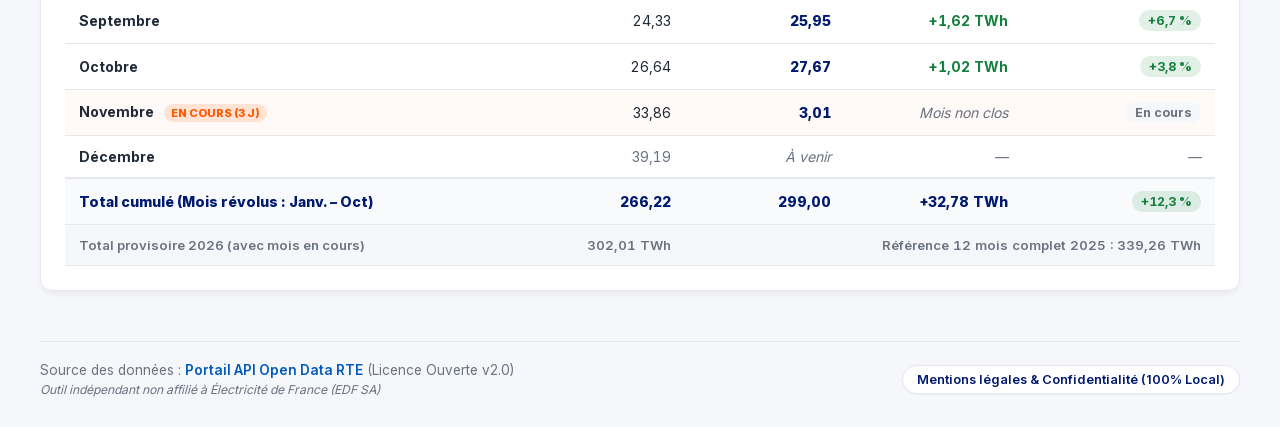
==== commit 36120b7c: "⚖️ Mise en conformité juridique et réglementaire (RGPD, LCEN, Recours CNIL, Disclaimer EDF, CGU et L" ====
--- a/statistiques.html
+++ b/statistiques.html
@@ -168,7 +168,10 @@
         </section>
 
         <div class="footer">
-            <div>Source des données : <a href="https://data.rte-france.com/" target="_blank" rel="noopener noreferrer">Portail API Open Data RTE</a></div>
+            <div class="footer-left">
+                <span>Source des données : <a href="https://data.rte-france.com/" target="_blank" rel="noopener noreferrer">Portail API Open Data RTE</a> (Licence Ouverte v2.0)</span>
+                <span class="footer-disclaimer">Outil indépendant non affilié à Électricité de France (EDF SA)</span>
+            </div>
             <button type="button" class="legal-trigger-btn" id="open-legal-modal" commandfor="legal-modal" command="show-modal">
                 Mentions légales &amp; Confidentialité (100% Local)
             </button>
@@ -189,38 +192,62 @@
 
             <div class="legal-modal-body">
                 <section class="legal-section">
-                    <h4>1. Éditeur du site</h4>
-                    <p>
-                        Conformément à l'article 6-III-2 de la loi n° 2004-575 du 21 juin 2004 (LCEN), l'éditeur de ce site, agissant à titre non professionnel, a choisi de conserver l'anonymat.
-                        Contact : <a href="mailto:contact@thmarchand.fr">contact@thmarchand.fr</a>
-                    </p>
-                </section>
-
-                <section class="legal-section">
-                    <h4>2. Hébergement</h4>
-                    <p>
-                        Ce site est hébergé par GitHub Inc., 88 Colin P. Kelly Jr. Street, San Francisco, CA 94107, États-Unis (service GitHub Pages).
-                    </p>
-                </section>
-
-                <section class="legal-section">
-                    <h4>3. Fonctionnement &amp; Origine des données (100 % Local)</h4>
-                    <p>
-                        Ce tableau de bord fonctionne exclusivement en local dans votre navigateur, sans émettre aucune requête réseau vers des services tiers (aucun CDN externe, aucune police distante). Les données publiques de production nucléaire (issues du portail Open Data RTE) sont agrégées en amont et consultées uniquement via le fichier statique local <code>data_nucleaire_france.json</code> hébergé directement avec le site.
-                    </p>
-                </section>
-
-                <section class="legal-section">
-                    <h4>4. Données personnelles et journaux serveur (RGPD)</h4>
-                    <p>
-                        L'éditeur du site ne collecte, ne stocke et n'analyse aucune donnée personnelle, et n'utilise aucun outil de mesure d'audience ni ressource tierce externe. Toutefois, à des fins de sécurité et de prévention des abus (défense contre les attaques DDoS), l'hébergeur GitHub Pages enregistre temporairement l'adresse IP des visiteurs dans ses journaux techniques (logs) sur la base de l'intérêt légitime (Art. 6.1.f du RGPD). Plus d'informations sur la <a href="https://docs.github.com/fr/site-policy/privacy-policies/github-general-privacy-statement" target="_blank" rel="noopener noreferrer">Déclaration de confidentialité de GitHub</a>.
-                    </p>
-                </section>
-
-                <section class="legal-section">
-                    <h4>5. Stockage local (Cookies / LocalStorage)</h4>
-                    <p>
-                        Ce site n'utilise aucun cookie (ni technique, ni publicitaire, ni de mesure d'audience) et n'enregistre aucune donnée dans l'espace de stockage local de votre navigateur (<code>localStorage</code>, <code>sessionStorage</code> ou <code>IndexedDB</code>). Aucun bandeau de consentement n'est donc requis conformément aux directives de la CNIL.
+                    <h4>1. Éditeur du site (LCEN Art. 6-III-2)</h4>
+                    <p>
+                        Conformément à l'article 6-III-2 de la loi n° 2004-575 du 21 juin 2004 pour la Confiance dans l'Économie Numérique (LCEN), l'éditeur de ce site, agissant à titre non professionnel, a choisi de préserver son anonymat. Ses éléments d'identification personnelle ont été régulièrement transmis à l'hébergeur.
+                        <br>Contact électronique direct : <a href="mailto:contact@thmarchand.fr">contact@thmarchand.fr</a>
+                    </p>
+                </section>
+
+                <section class="legal-section">
+                    <h4>2. Hébergement &amp; Transferts hors UE (LCEN Art. 6-I-2 &amp; RGPD)</h4>
+                    <p>
+                        Ce site est hébergé par GitHub Inc., 88 Colin P. Kelly Jr. Street, San Francisco, CA 94107, États-Unis.
+                        <br>Téléphone : +1 877 448 4820 — Support technique en ligne : <a href="https://support.github.com" target="_blank" rel="noopener noreferrer">support.github.com</a>.
+                        <br>Les transferts de données techniques (logs réseau) vers les serveurs de GitHub Inc. aux États-Unis sont encadrés par la décision d'adéquation de la Commission européenne du 10 juillet 2023 relative au Cadre de protection des données UE-États-Unis (<em>EU-U.S. Data Privacy Framework</em> - DPF), auquel Microsoft Corporation / GitHub Inc. est certifié.
+                    </p>
+                </section>
+
+                <section class="legal-section">
+                    <h4>3. Propriété intellectuelle, Marques &amp; Non-affiliation (CPI Art. L.713-6)</h4>
+                    <p>
+                        Ce site est un outil indépendant d'information citoyenne et d'analyse technique. <strong>Il n'est en aucune manière édité, financé, affilié, sponsorisé ni approuvé par la société Électricité de France (EDF SA).</strong>
+                        La marque nominale « EDF » et les marques associées citées sont la propriété exclusive de leurs titulaires respectifs et ne sont utilisées ici qu'à des fins purement descriptives de l'origine industrielle des installations, conformément à l'article L.713-6 du Code de la Propriété Intellectuelle.
+                    </p>
+                </section>
+
+                <section class="legal-section">
+                    <h4>4. Origine des données &amp; Licences (Open Data RTE &amp; Polices)</h4>
+                    <p>
+                        <strong>Données de production :</strong> Les données publiques de production nucléaire sont extraites du portail API Open Data de RTE (Réseau de Transport d'Électricité) et sont réutilisées sous <a href="https://www.etalab.gouv.fr/licence-ouverte-open-licence/" target="_blank" rel="noopener noreferrer">Licence Ouverte v2.0 (Etalab)</a>.
+                        <br><strong>Typographie :</strong> La police de caractères <em>Inter</em> (conçue par Rasmus Andersson) est auto-hébergée localement sous licence libre <a href="fonts/OFL.txt" target="_blank">SIL Open Font License (OFL) version 1.1</a>.
+                    </p>
+                </section>
+
+                <section class="legal-section">
+                    <h4>5. Données personnelles, Droits &amp; Voie de recours CNIL (RGPD Art. 12, 13 &amp; 77)</h4>
+                    <p>
+                        L'éditeur du site ne collecte, ne stocke, ne revend et n'analyse aucune donnée personnelle de ses visiteurs, et n'utilise aucun outil de mesure d'audience ni script tiers.
+                        Toutefois, pour assurer la sécurité de l'infrastructure et la prévention des abus (défense contre les attaques DDoS), l'hébergeur GitHub Pages consigne temporairement les adresses IP et requêtes réseau dans ses journaux techniques sur la base de son intérêt légitime (Art. 6.1.f du RGPD) pour une durée glissante n'excédant pas 90 jours.
+                    </p>
+                    <p>
+                        <strong>Exercice de vos droits :</strong> Conformément au RGPD, vous disposez d'un droit d'accès et d'opposition pour motif légitime en écrivant à : <a href="mailto:contact@thmarchand.fr">contact@thmarchand.fr</a>.
+                        <br><strong>Réclamation auprès de la CNIL :</strong> Si vous estimez, après nous avoir contactés, que vos droits ne sont pas respectés, vous disposez du droit légal d'introduire une réclamation auprès de l'autorité de contrôle compétente : la <strong>CNIL (Commission Nationale de l'Informatique et des Libertés)</strong> sur son site officiel <a href="https://www.cnil.fr" target="_blank" rel="noopener noreferrer">www.cnil.fr</a> ou par voie postale au 3 Place de Fontenoy, TSA 80715, 75334 Paris Cedex 07.
+                    </p>
+                </section>
+
+                <section class="legal-section">
+                    <h4>6. Traceurs &amp; Cookies (Art. 82 Loi Informatique et Libertés)</h4>
+                    <p>
+                        Ce site n'utilise aucun cookie (ni technique, ni publicitaire, ni d'audience) et n'écrit aucune donnée dans l'espace de stockage de votre navigateur (<code>localStorage</code>, <code>sessionStorage</code>, <code>IndexedDB</code>). Il est totalement exempté de bandeau de consentement conformément aux délibérations n° 2020-091 et 2020-092 de la CNIL.
+                    </p>
+                </section>
+
+                <section class="legal-section">
+                    <h4>7. Conditions d'utilisation &amp; Limitation de responsabilité (Art. 1240 Code civil)</h4>
+                    <p>
+                        Les visualisations, calculs et graphiques sont fournis « en l'état » (<em>as-is</em>), à titre strictement informatif et documentaire, sans garantie d'exhaustivité, d'exactitude absolue ni de continuité de service en temps réel.
+                        L'éditeur décline toute responsabilité quant aux interprétations, usages professionnels ou décisions économiques et financières fondées sur les informations consultées sur ce site.
                     </p>
                 </section>
             </div>
--- a/style.css
+++ b/style.css
@@ -150,6 +150,17 @@
 .footer a { color: var(--edf-mid-blue); text-decoration: none; font-weight: 600; transition: color 0.2s; }
 .footer a:hover { color: var(--edf-orange); text-decoration: underline; }
 
+.footer-left {
+    display: flex;
+    flex-direction: column;
+    gap: 4px;
+}
+.footer-disclaimer {
+    font-size: 0.76rem;
+    color: var(--text-light);
+    font-style: italic;
+}
+
 .legal-trigger-btn {
     background: #fff;
     color: var(--edf-blue);
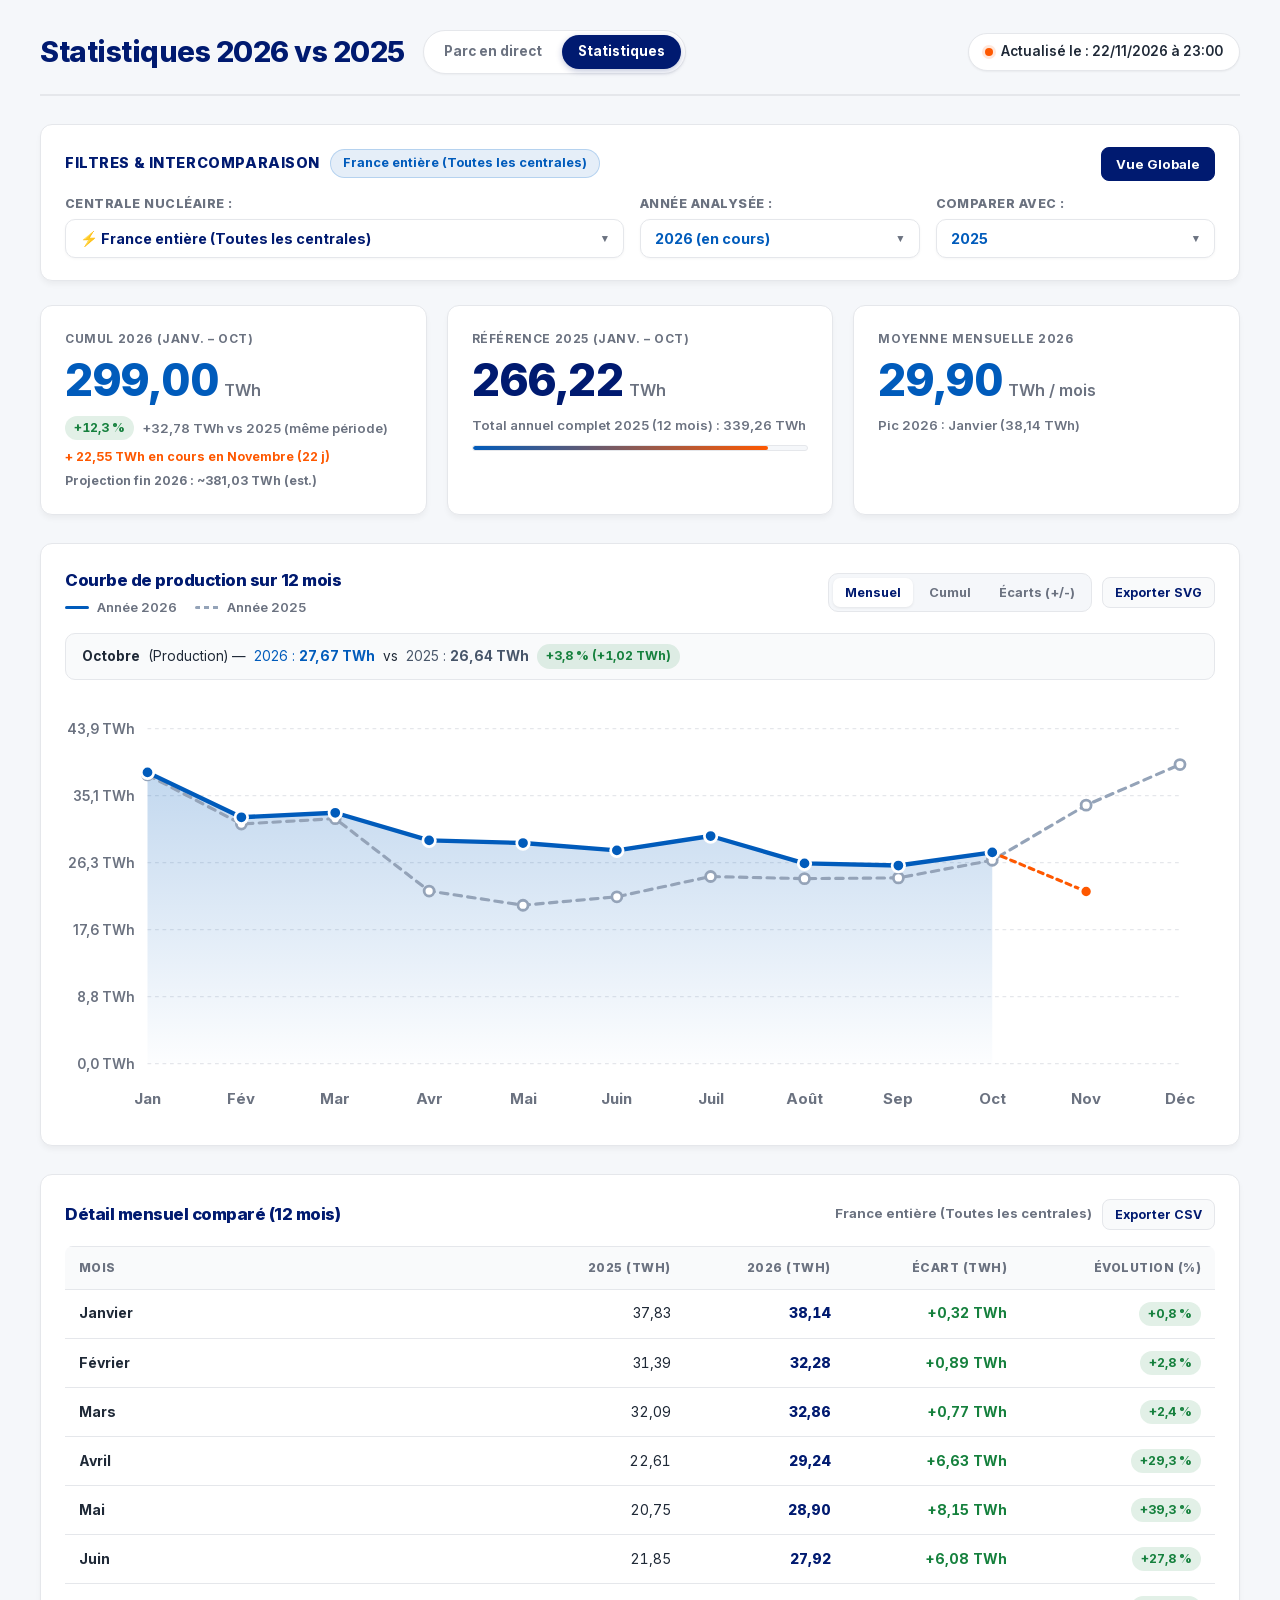
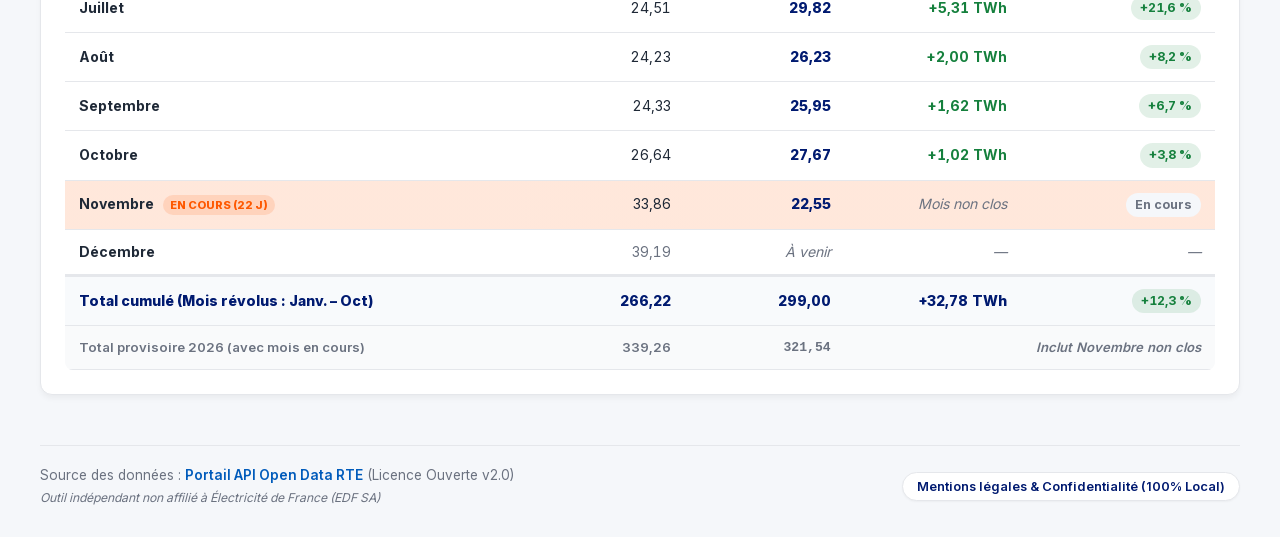
==== commit 7469c22d: "✨ Améliorations UI/UX, accessibilité, statistiques (écarts, survol croisé, export) et script RTE (Pa" ====
--- a/statistiques.html
+++ b/statistiques.html
@@ -3,6 +3,12 @@
 <head>
     <meta charset="UTF-8">
     <meta name="viewport" content="width=device-width, initial-scale=1.0">
+    <meta name="description" content="Statistiques mensuelles et intercomparaison pluriannuelle de la production nucléaire française par centrale, issues de l'Open Data RTE.">
+    <meta property="og:title" content="Statistiques & Comparaison annuelle — Production nucléaire française">
+    <meta property="og:description" content="Comparez l'évolution mensuelle, les cumuls annuels et les écarts par centrale nucléaire (données 100 % locales Open Data RTE).">
+    <meta property="og:type" content="website">
+    <meta property="og:url" content="https://prod.thmarchand.fr/statistiques.html">
+    <meta property="og:locale" content="fr_FR">
     <title>Statistiques &amp; Comparaison annuelle — Production nucléaire française</title>
     <link rel="preload" href="fonts/inter-v20-latin.woff2" as="font" type="font/woff2" crossorigin>
     <link rel="stylesheet" href="style.css">
@@ -11,163 +17,174 @@
 <body>
 
     <div class="container">
-        <div class="header">
+        <header class="header">
             <div class="header-left">
-                <h2 id="stats-titre-annee">Statistiques nucléaires</h2>
+                <h1 id="stats-titre-annee">Statistiques nucléaires</h1>
                 <nav class="main-nav" aria-label="Navigation principale">
                     <a href="index.html" class="nav-link">Parc en direct</a>
                     <a href="statistiques.html" class="nav-link active" aria-current="page">Statistiques</a>
                 </nav>
             </div>
-            <div class="date-maj" id="date-maj">Connexion au serveur...</div>
-        </div>
-
-        <!-- CONTRÔLES STATISTIQUES : SÉLECTION CENTRALE & INTERCOMPARAISON DES ANNÉES -->
-        <section class="stats-filter-card" aria-labelledby="filter-title">
-            <div class="stats-filter-header">
-                <div class="stats-filter-title-grp">
-                    <h3 id="filter-title">Filtres &amp; Intercomparaison</h3>
-                    <span class="perimetre-badge" id="perimetre-badge">France entière</span>
-                </div>
-                <button type="button" class="btn-global-reset is-active" id="btn-reset-global" title="Réinitialiser pour afficher toutes les centrales">
-                    Vue Globale
-                </button>
-            </div>
-
-            <div class="stats-selectors-row">
-                <!-- 1. SÉLECTION MONO-CHOIX DE LA CENTRALE -->
-                <div class="stats-select-group stats-select-grow">
-                    <label for="select-centrale" class="stats-select-label">Centrale nucléaire :</label>
-                    <div class="select-wrapper">
-                        <select id="select-centrale" class="stats-select">
-                            <option value="">⚡ France entière (Toutes les centrales)</option>
-                            <!-- Rempli dynamiquement avec les 18 centrales -->
-                        </select>
-                        <span class="select-arrow" aria-hidden="true">▼</span>
-                    </div>
-                </div>
-
-                <!-- 2. SÉLECTION DE L'ANNÉE ANALYSÉE -->
-                <div class="stats-select-group">
-                    <label for="select-annee-analysee" class="stats-select-label">Année analysée :</label>
-                    <div class="select-wrapper">
-                        <select id="select-annee-analysee" class="stats-select stats-select-year">
-                            <!-- ex: 2026, 2027 -->
-                        </select>
-                        <span class="select-arrow" aria-hidden="true">▼</span>
-                    </div>
-                </div>
-
-                <!-- 3. SÉLECTION DE L'ANNÉE D'INTERCOMPARAISON -->
-                <div class="stats-select-group">
-                    <label for="select-annee-ref" class="stats-select-label">Comparer avec :</label>
-                    <div class="select-wrapper">
-                        <select id="select-annee-ref" class="stats-select stats-select-year">
-                            <!-- ex: 2025, 2024 -->
-                        </select>
-                        <span class="select-arrow" aria-hidden="true">▼</span>
-                    </div>
-                </div>
-            </div>
-        </section>
-
-        <!-- CARTES KPI COMPARATIVES (ANNÉE N vs ANNÉE DE RÉFÉRENCE) -->
-        <div class="kpi-row stats-kpi-row">
-            <div class="kpi-card">
-                <h3 id="kpi-title-cumul-n">Cumul Annuel (Mois révolus)</h3>
-                <div class="kpi-value" id="kpi-val-cumul-n">--<span class="kpi-unit">TWh</span></div>
-                <div class="kpi-sub-row">
-                    <span class="evol-pill" id="kpi-evol-pct">--</span>
-                    <span class="kpi-sub-text" id="kpi-evol-diff">vs période comparable</span>
-                </div>
-                <div class="kpi-extra-info" id="kpi-extra-ongoing"></div>
-            </div>
-
-            <div class="kpi-card">
-                <h3 id="kpi-title-ref-n1">Référence Année précédente</h3>
-                <div class="kpi-value kpi-value-secondary" id="kpi-val-comparable-n1">--<span class="kpi-unit">TWh</span></div>
-                <div class="kpi-sub-row">
-                    <span class="kpi-sub-text" id="kpi-val-total-n1">Total 12 mois : -- TWh</span>
-                </div>
-                <div class="kpi-progress-track" aria-hidden="true">
-                    <div class="kpi-progress-bar" id="kpi-progress-bar" style="width: 0%"></div>
-                </div>
-            </div>
-
-            <div class="kpi-card">
-                <h3 id="kpi-title-moyenne">Moyenne mensuelle &amp; Pic</h3>
-                <div class="kpi-value" id="kpi-val-moyenne-n">--<span class="kpi-unit">TWh / mois</span></div>
-                <div class="kpi-sub-row">
-                    <span class="kpi-sub-text" id="kpi-sub-record">Mois record : --</span>
-                </div>
-            </div>
-        </div>
-
-        <!-- COURBE D'ÉVOLUTION SUR 12 MOIS -->
-        <section class="chart-card" aria-labelledby="chart-section-title">
-            <div class="chart-card-header">
-                <div>
-                    <h3 id="chart-section-title" class="chart-title">Courbe de production sur 12 mois</h3>
-                    <div class="chart-legend" id="chart-legend">
-                        <span class="legend-item">
-                            <span class="legend-line legend-line-current"></span>
-                            <span id="legend-label-n">Année en cours</span>
-                        </span>
-                        <span class="legend-item">
-                            <span class="legend-line legend-line-prev"></span>
-                            <span id="legend-label-n1">Année précédente</span>
-                        </span>
-                    </div>
-                </div>
-
-                <div class="chart-mode-toggle" role="group" aria-label="Mode d'affichage de la courbe">
-                    <button type="button" class="mode-btn active" id="mode-mensuel" data-mode="mensuel">
-                        Production mensuelle
+            <div class="header-right">
+                <div class="date-maj" id="date-maj" aria-live="polite">Connexion au serveur...</div>
+            </div>
+        </header>
+
+        <main>
+            <!-- CONTRÔLES STATISTIQUES : SÉLECTION CENTRALE & INTERCOMPARAISON DES ANNÉES -->
+            <section class="stats-filter-card" aria-labelledby="filter-title">
+                <div class="stats-filter-header">
+                    <div class="stats-filter-title-grp">
+                        <h2 id="filter-title">Filtres &amp; Intercomparaison</h2>
+                        <span class="perimetre-badge" id="perimetre-badge">France entière</span>
+                        <span class="perimetre-part-badge" id="perimetre-part-badge" hidden></span>
+                    </div>
+                    <button type="button" class="btn-global-reset is-active" id="btn-reset-global" title="Réinitialiser pour afficher toutes les centrales">
+                        Vue Globale
                     </button>
-                    <button type="button" class="mode-btn" id="mode-cumule" data-mode="cumule">
-                        Cumul annuel
-                    </button>
-                </div>
-            </div>
-
-            <!-- Bandeau de détail interactif au survol d'un mois -->
-            <div class="chart-hover-banner" id="chart-hover-banner" aria-live="polite">
-                Survolez ou sélectionnez un mois sur le graphique pour comparer les valeurs détaillées.
-            </div>
-
-            <div class="chart-svg-wrapper" id="chart-svg-wrapper">
-                <!-- SVG généré en 100% local par stats.js -->
-            </div>
-        </section>
-
-        <!-- TABLEAU MENSUEL COMPARATIF SUR 12 MOIS -->
-        <section class="table-card" aria-labelledby="table-section-title">
-            <div class="table-card-header">
-                <h3 id="table-section-title" class="chart-title">Détail mensuel comparé (12 mois)</h3>
-                <span class="table-subtitle" id="table-perimetre-label">France entière</span>
-            </div>
-            <div class="table-responsive">
-                <table class="stats-table">
-                    <thead>
-                        <tr>
-                            <th scope="col">Mois</th>
-                            <th scope="col" class="num-col" id="th-annee-n1">Année N-1 (TWh)</th>
-                            <th scope="col" class="num-col" id="th-annee-n">Année N (TWh)</th>
-                            <th scope="col" class="num-col">Écart (TWh)</th>
-                            <th scope="col" class="num-col">Évolution (%)</th>
-                        </tr>
-                    </thead>
-                    <tbody id="stats-table-body">
-                        <!-- Lignes générées par stats.js -->
-                    </tbody>
-                    <tfoot id="stats-table-foot">
-                        <!-- Total généré par stats.js -->
-                    </tfoot>
-                </table>
-            </div>
-        </section>
-
-        <div class="footer">
+                </div>
+
+                <div class="stats-selectors-row">
+                    <div class="stats-select-group stats-select-grow">
+                        <label for="select-centrale" class="stats-select-label">Centrale nucléaire :</label>
+                        <div class="select-wrapper">
+                            <select id="select-centrale" class="stats-select">
+                                <option value="">⚡ France entière (Toutes les centrales)</option>
+                            </select>
+                            <span class="select-arrow" aria-hidden="true">▼</span>
+                        </div>
+                    </div>
+
+                    <div class="stats-select-group">
+                        <label for="select-annee-analysee" class="stats-select-label">Année analysée :</label>
+                        <div class="select-wrapper">
+                            <select id="select-annee-analysee" class="stats-select stats-select-year">
+                            </select>
+                            <span class="select-arrow" aria-hidden="true">▼</span>
+                        </div>
+                    </div>
+
+                    <div class="stats-select-group">
+                        <label for="select-annee-ref" class="stats-select-label">Comparer avec :</label>
+                        <div class="select-wrapper">
+                            <select id="select-annee-ref" class="stats-select stats-select-year">
+                            </select>
+                            <span class="select-arrow" aria-hidden="true">▼</span>
+                        </div>
+                    </div>
+                </div>
+            </section>
+
+            <!-- CARTES KPI COMPARATIVES (ANNÉE N vs ANNÉE DE RÉFÉRENCE) -->
+            <section class="kpi-row stats-kpi-row" aria-label="Indicateurs comparatifs">
+                <div class="kpi-card">
+                    <h2 id="kpi-title-cumul-n">Cumul Annuel (Mois révolus)</h2>
+                    <div class="kpi-value" id="kpi-val-cumul-n">--<span class="kpi-unit">TWh</span></div>
+                    <div class="kpi-sub-row">
+                        <span class="evol-pill" id="kpi-evol-pct">--</span>
+                        <span class="kpi-sub-text" id="kpi-evol-diff">vs période comparable</span>
+                    </div>
+                    <div class="kpi-extra-info" id="kpi-extra-ongoing"></div>
+                    <div class="kpi-projection" id="kpi-projection" hidden></div>
+                </div>
+
+                <div class="kpi-card">
+                    <h2 id="kpi-title-ref-n1">Référence Année précédente</h2>
+                    <div class="kpi-value kpi-value-secondary" id="kpi-val-comparable-n1">--<span class="kpi-unit">TWh</span></div>
+                    <div class="kpi-sub-row">
+                        <span class="kpi-sub-text" id="kpi-val-total-n1">Total 12 mois : -- TWh</span>
+                    </div>
+                    <div class="kpi-progress-track" aria-hidden="true">
+                        <div class="kpi-progress-bar" id="kpi-progress-bar" style="width: 0%"></div>
+                    </div>
+                </div>
+
+                <div class="kpi-card">
+                    <h2 id="kpi-title-moyenne">Moyenne mensuelle &amp; Pic</h2>
+                    <div class="kpi-value" id="kpi-val-moyenne-n">--<span class="kpi-unit">TWh / mois</span></div>
+                    <div class="kpi-sub-row">
+                        <span class="kpi-sub-text" id="kpi-sub-record">Mois record : --</span>
+                    </div>
+                </div>
+            </section>
+
+            <!-- COURBE D'ÉVOLUTION SUR 12 MOIS -->
+            <section class="chart-card" aria-labelledby="chart-section-title">
+                <div class="chart-card-header">
+                    <div>
+                        <h2 id="chart-section-title" class="chart-title">Courbe de production sur 12 mois</h2>
+                        <div class="chart-legend" id="chart-legend">
+                            <span class="legend-item">
+                                <span class="legend-line legend-line-current"></span>
+                                <span id="legend-label-n">Année en cours</span>
+                            </span>
+                            <span class="legend-item">
+                                <span class="legend-line legend-line-prev"></span>
+                                <span id="legend-label-n1">Année précédente</span>
+                            </span>
+                        </div>
+                    </div>
+
+                    <div class="chart-controls-grp">
+                        <div class="chart-mode-toggle" role="group" aria-label="Mode d'affichage du graphique">
+                            <button type="button" class="mode-btn active" id="mode-mensuel" data-mode="mensuel" aria-pressed="true">
+                                Mensuel
+                            </button>
+                            <button type="button" class="mode-btn" id="mode-cumule" data-mode="cumule" aria-pressed="false">
+                                Cumul
+                            </button>
+                            <button type="button" class="mode-btn" id="mode-ecarts" data-mode="ecarts" aria-pressed="false">
+                                Écarts (+/-)
+                            </button>
+                        </div>
+                        <button type="button" class="btn-export" id="btn-export-svg" title="Télécharger le graphique au format SVG">
+                            Exporter SVG
+                        </button>
+                    </div>
+                </div>
+
+                <div class="chart-hover-banner" id="chart-hover-banner" aria-live="polite">
+                    Survolez ou sélectionnez un mois sur le graphique pour comparer les valeurs détaillées.
+                </div>
+
+                <div class="chart-svg-wrapper" id="chart-svg-wrapper">
+                    <!-- SVG généré en 100% local par stats.js -->
+                </div>
+            </section>
+
+            <!-- TABLEAU MENSUEL COMPARATIF SUR 12 MOIS -->
+            <section class="table-card" aria-labelledby="table-section-title">
+                <div class="table-card-header">
+                    <h2 id="table-section-title" class="chart-title">Détail mensuel comparé (12 mois)</h2>
+                    <div class="table-actions-grp">
+                        <span class="table-subtitle" id="table-perimetre-label">France entière</span>
+                        <button type="button" class="btn-export" id="btn-export-csv" title="Télécharger le tableau au format CSV (Excel)">
+                            Exporter CSV
+                        </button>
+                    </div>
+                </div>
+                <div tabindex="0" role="region" aria-labelledby="table-section-title" class="table-responsive">
+                    <table class="stats-table" id="stats-table">
+                        <caption class="sr-only">Détail mensuel comparé sur 12 mois entre l'année analysée et l'année de référence</caption>
+                        <thead>
+                            <tr>
+                                <th scope="col">Mois</th>
+                                <th scope="col" class="num-col" id="th-annee-n1">Année N-1 (TWh)</th>
+                                <th scope="col" class="num-col" id="th-annee-n">Année N (TWh)</th>
+                                <th scope="col" class="num-col">Écart (TWh)</th>
+                                <th scope="col" class="num-col">Évolution (%)</th>
+                            </tr>
+                        </thead>
+                        <tbody id="stats-table-body">
+                        </tbody>
+                        <tfoot id="stats-table-foot">
+                        </tfoot>
+                    </table>
+                </div>
+            </section>
+        </main>
+
+        <footer class="footer">
             <div class="footer-left">
                 <span>Source des données : <a href="https://data.rte-france.com/" target="_blank" rel="noopener noreferrer">Portail API Open Data RTE</a> (Licence Ouverte v2.0)</span>
                 <span class="footer-disclaimer">Outil indépendant non affilié à Électricité de France (EDF SA)</span>
@@ -175,7 +192,7 @@
             <button type="button" class="legal-trigger-btn" id="open-legal-modal" commandfor="legal-modal" command="show-modal">
                 Mentions légales &amp; Confidentialité (100% Local)
             </button>
-        </div>
+        </footer>
     </div>
 
     <dialog id="legal-modal" class="legal-modal" closedby="any" aria-labelledby="legal-modal-title">
@@ -183,7 +200,7 @@
             <div class="legal-modal-header">
                 <div class="legal-modal-title-grp">
                     <span class="penly-badge">100% Local</span>
-                    <h3 id="legal-modal-title">Mentions légales &amp; Confidentialité</h3>
+                    <h2 id="legal-modal-title">Mentions légales &amp; Confidentialité</h2>
                 </div>
                 <form method="dialog">
                     <button type="submit" class="legal-modal-close-icon" aria-label="Fermer la fenêtre" autofocus>✕</button>
@@ -192,7 +209,7 @@
 
             <div class="legal-modal-body">
                 <section class="legal-section">
-                    <h4>1. Éditeur du site (LCEN Art. 6-III-2)</h4>
+                    <h3>1. Éditeur du site (LCEN Art. 6-III-2)</h3>
                     <p>
                         Conformément à l'article 6-III-2 de la loi n° 2004-575 du 21 juin 2004 pour la Confiance dans l'Économie Numérique (LCEN), l'éditeur de ce site, agissant à titre non professionnel, a choisi de préserver son anonymat. Ses éléments d'identification personnelle ont été régulièrement transmis à l'hébergeur.
                         <br>Contact électronique direct : <a href="mailto:contact@thmarchand.fr">contact@thmarchand.fr</a>
@@ -200,7 +217,7 @@
                 </section>
 
                 <section class="legal-section">
-                    <h4>2. Hébergement &amp; Transferts hors UE (LCEN Art. 6-I-2 &amp; RGPD)</h4>
+                    <h3>2. Hébergement &amp; Transferts hors UE (LCEN Art. 6-I-2 &amp; RGPD)</h3>
                     <p>
                         Ce site est hébergé par GitHub Inc., 88 Colin P. Kelly Jr. Street, San Francisco, CA 94107, États-Unis.
                         <br>Téléphone : +1 877 448 4820 — Support technique en ligne : <a href="https://support.github.com" target="_blank" rel="noopener noreferrer">support.github.com</a>.
@@ -209,7 +226,7 @@
                 </section>
 
                 <section class="legal-section">
-                    <h4>3. Propriété intellectuelle, Marques &amp; Non-affiliation (CPI Art. L.713-6)</h4>
+                    <h3>3. Propriété intellectuelle, Marques &amp; Non-affiliation (CPI Art. L.713-6)</h3>
                     <p>
                         Ce site est un outil indépendant d'information citoyenne et d'analyse technique. <strong>Il n'est en aucune manière édité, financé, affilié, sponsorisé ni approuvé par la société Électricité de France (EDF SA).</strong>
                         La marque nominale « EDF » et les marques associées citées sont la propriété exclusive de leurs titulaires respectifs et ne sont utilisées ici qu'à des fins purement descriptives de l'origine industrielle des installations, conformément à l'article L.713-6 du Code de la Propriété Intellectuelle.
@@ -217,7 +234,7 @@
                 </section>
 
                 <section class="legal-section">
-                    <h4>4. Origine des données &amp; Licences (Open Data RTE &amp; Polices)</h4>
+                    <h3>4. Origine des données &amp; Licences (Open Data RTE &amp; Polices)</h3>
                     <p>
                         <strong>Données de production :</strong> Les données publiques de production nucléaire sont extraites du portail API Open Data de RTE (Réseau de Transport d'Électricité) et sont réutilisées sous <a href="https://www.etalab.gouv.fr/licence-ouverte-open-licence/" target="_blank" rel="noopener noreferrer">Licence Ouverte v2.0 (Etalab)</a>.
                         <br><strong>Typographie :</strong> La police de caractères <em>Inter</em> (conçue par Rasmus Andersson) est auto-hébergée localement sous licence libre <a href="fonts/OFL.txt" target="_blank">SIL Open Font License (OFL) version 1.1</a>.
@@ -225,7 +242,7 @@
                 </section>
 
                 <section class="legal-section">
-                    <h4>5. Données personnelles, Droits &amp; Voie de recours CNIL (RGPD Art. 12, 13 &amp; 77)</h4>
+                    <h3>5. Données personnelles, Droits &amp; Voie de recours CNIL (RGPD Art. 12, 13 &amp; 77)</h3>
                     <p>
                         L'éditeur du site ne collecte, ne stocke, ne revend et n'analyse aucune donnée personnelle de ses visiteurs, et n'utilise aucun outil de mesure d'audience ni script tiers.
                         Toutefois, pour assurer la sécurité de l'infrastructure et la prévention des abus (défense contre les attaques DDoS), l'hébergeur GitHub Pages consigne temporairement les adresses IP et requêtes réseau dans ses journaux techniques sur la base de son intérêt légitime (Art. 6.1.f du RGPD) pour une durée glissante n'excédant pas 90 jours.
@@ -237,14 +254,14 @@
                 </section>
 
                 <section class="legal-section">
-                    <h4>6. Traceurs &amp; Cookies (Art. 82 Loi Informatique et Libertés)</h4>
+                    <h3>6. Traceurs &amp; Cookies (Art. 82 Loi Informatique et Libertés)</h3>
                     <p>
                         Ce site n'utilise aucun cookie (ni technique, ni publicitaire, ni d'audience) et n'écrit aucune donnée dans l'espace de stockage de votre navigateur (<code>localStorage</code>, <code>sessionStorage</code>, <code>IndexedDB</code>). Il est totalement exempté de bandeau de consentement conformément aux délibérations n° 2020-091 et 2020-092 de la CNIL.
                     </p>
                 </section>
 
                 <section class="legal-section">
-                    <h4>7. Conditions d'utilisation &amp; Limitation de responsabilité (Art. 1240 Code civil)</h4>
+                    <h3>7. Conditions d'utilisation &amp; Limitation de responsabilité (Art. 1240 Code civil)</h3>
                     <p>
                         Les visualisations, calculs et graphiques sont fournis « en l'état » (<em>as-is</em>), à titre strictement informatif et documentaire, sans garantie d'exhaustivité, d'exactitude absolue ni de continuité de service en temps réel.
                         L'éditeur décline toute responsabilité quant aux interprétations, usages professionnels ou décisions économiques et financières fondées sur les informations consultées sur ce site.
@@ -260,6 +277,7 @@
         </div>
     </dialog>
 
+    <script src="common.js" defer></script>
     <script src="stats.js" defer></script>
 </body>
 </html>
--- a/style.css
+++ b/style.css
@@ -18,121 +18,908 @@
 }
 
 :root {
-    /* CHARTE EDF */
+    color-scheme: light;
+
     --edf-blue: #001A70;
     --edf-mid-blue: #005BBB;
     --edf-light-blue: #297FD5;
     --edf-orange: #FE5800;
-    
-    /* COULEURS SEMANTIQUES */
+    --hero-bg: #001A70;
+    --hero-border: rgba(0, 26, 112, 0.12);
     --safety-red: #DC2626;
     --env-green: #15803d;
-    
+
     --bg-body: #F5F7FA;
+    --surface-card: #FFFFFF;
+    --surface-subtle: #F9FAFB;
+    --surface-elevated: #F8FAFC;
+    --surface-hover: #EFF6FF;
     --text-main: #1F2937;
     --text-light: #6B7280;
     --border: #E5E7EB;
+
+    --chart-prev: #94A3B8;
+    --chart-prev-text: #475569;
+
+    --pill-green-bg: rgba(21, 128, 61, 0.12);
+    --pill-red-bg: rgba(220, 38, 38, 0.12);
+    --pill-orange-bg: rgba(254, 88, 0, 0.14);
+    --pill-blue-bg: rgba(0, 91, 187, 0.1);
+
+    --shadow-card: 0 4px 6px -1px rgba(0, 0, 0, 0.05);
+    --scrollbar-track: #EEF2F7;
+    --scrollbar-thumb: #94A3B8;
+}
+
+html {
+    accent-color: var(--edf-mid-blue);
+    scrollbar-color: var(--scrollbar-thumb) var(--scrollbar-track);
+}
+
+*,
+*::before,
+*::after {
+    box-sizing: border-box;
+}
+
+.sr-only {
+    position: absolute;
+    width: 1px;
+    height: 1px;
+    padding: 0;
+    margin: -1px;
+    overflow: hidden;
+    clip-path: inset(50%);
+    white-space: nowrap;
+    border: 0;
 }
 
 /* Styles de base */
-body { font-family: 'Inter', sans-serif; background-color: var(--bg-body); color: var(--text-main); padding: 30px 20px; margin: 0; }
-.container { max-width: 1200px; margin: 0 auto; }
+body {
+    font-family: 'Inter', sans-serif;
+    background-color: var(--bg-body);
+    color: var(--text-main);
+    padding: clamp(16px, 3vw, 30px) clamp(14px, 3vw, 20px);
+    margin: 0;
+    line-height: 1.45;
+}
+
+.container {
+    max-width: 1200px;
+    margin: 0 auto;
+}
 
 /* En-tête & Navigation */
-.header { display: flex; justify-content: space-between; align-items: center; flex-wrap: wrap; gap: 16px; border-bottom: 2px solid var(--border); padding-bottom: 20px; margin-bottom: 30px; }
-.header-left { display: flex; align-items: center; flex-wrap: wrap; gap: 20px; }
-h2 { margin: 0; color: var(--edf-blue); font-size: 1.8rem; font-weight: 800; letter-spacing: -0.5px; }
-.main-nav { display: inline-flex; background: #fff; padding: 4px; border-radius: 99px; border: 1px solid var(--border); box-shadow: 0 1px 2px rgba(0,0,0,0.04); gap: 4px; }
-.nav-link { padding: 7px 16px; border-radius: 99px; font-size: 0.85rem; font-weight: 700; color: var(--text-light); text-decoration: none; transition: all 0.2s ease; }
-.nav-link:hover { color: var(--edf-blue); }
-.nav-link.active { background: var(--edf-blue); color: #fff; box-shadow: 0 2px 6px rgba(0, 26, 112, 0.25); }
-.nav-link:focus-visible { outline: 2px solid var(--edf-light-blue); outline-offset: 2px; }
-.date-maj { font-size: 0.85rem; color: var(--text-main); background: #fff; padding: 8px 16px; border-radius: 99px; border: 1px solid var(--border); font-weight: 600; box-shadow: 0 1px 2px rgba(0,0,0,0.05); }
+.header {
+    display: flex;
+    justify-content: space-between;
+    align-items: center;
+    flex-wrap: wrap;
+    gap: 16px;
+    border-bottom: 2px solid var(--border);
+    padding-bottom: 20px;
+    margin-bottom: 28px;
+}
+
+.header-left {
+    display: flex;
+    align-items: center;
+    flex-wrap: wrap;
+    gap: 18px;
+}
+
+.header-right {
+    display: flex;
+    align-items: center;
+    flex-wrap: wrap;
+    gap: 10px;
+}
+
+h1, h2 {
+    margin: 0;
+    color: var(--edf-blue);
+    font-size: clamp(1.35rem, 2.5vw, 1.8rem);
+    font-weight: 800;
+    letter-spacing: -0.5px;
+}
+
+.main-nav {
+    display: inline-flex;
+    background: var(--surface-card);
+    padding: 4px;
+    border-radius: 99px;
+    border: 1px solid var(--border);
+    box-shadow: 0 1px 2px rgba(0, 0, 0, 0.04);
+    gap: 4px;
+}
+
+.nav-link {
+    padding: 7px 16px;
+    border-radius: 99px;
+    font-size: 0.85rem;
+    font-weight: 700;
+    color: var(--text-light);
+    text-decoration: none;
+    transition: color 0.2s ease, background-color 0.2s ease;
+}
+.nav-link:hover {
+    color: var(--edf-blue);
+}
+.nav-link.active {
+    background: var(--hero-bg);
+    color: #fff;
+    box-shadow: 0 2px 6px rgba(0, 26, 112, 0.25);
+}
+.nav-link:focus-visible {
+    outline: 2px solid var(--edf-light-blue);
+    outline-offset: 2px;
+}
+
+.date-maj {
+    display: inline-flex;
+    align-items: center;
+    gap: 8px;
+    font-size: 0.85rem;
+    color: var(--text-main);
+    background: var(--surface-card);
+    padding: 8px 16px;
+    border-radius: 99px;
+    border: 1px solid var(--border);
+    font-weight: 600;
+    box-shadow: 0 1px 2px rgba(0, 0, 0, 0.05);
+}
+.date-maj.is-error {
+    color: var(--safety-red);
+    border-color: var(--safety-red);
+}
+
+.freshness-dot {
+    width: 8px;
+    height: 8px;
+    border-radius: 50%;
+    flex-shrink: 0;
+}
+.freshness-ok {
+    background-color: var(--env-green);
+    box-shadow: 0 0 0 3px var(--pill-green-bg);
+}
+.freshness-stale {
+    background-color: var(--edf-orange);
+    box-shadow: 0 0 0 3px var(--pill-orange-bg);
+}
 
 /* Zone KPI */
-.kpi-row { display: flex; gap: 20px; margin-bottom: 30px; }
-.kpi-card { flex: 1; background: #fff; padding: 24px; border-radius: 12px; border: 1px solid var(--border); box-shadow: 0 4px 6px -1px rgba(0,0,0,0.05); }
-.kpi-card h3 { margin: 0 0 10px 0; font-size: 0.75rem; color: var(--text-light); font-weight: 700; text-transform: uppercase; letter-spacing: 0.05em; }
-.kpi-value { font-size: 2.8rem; font-weight: 800; color: var(--edf-mid-blue); line-height: 1; }
-.kpi-unit { font-size: 1rem; color: var(--text-light); font-weight: 600; margin-left: 5px;}
+.kpi-row {
+    display: flex;
+    flex-wrap: wrap;
+    gap: 20px;
+    margin-bottom: 28px;
+}
+
+.kpi-card {
+    flex: 1 1 260px;
+    background: var(--surface-card);
+    padding: 24px;
+    border-radius: 12px;
+    border: 1px solid var(--border);
+    box-shadow: var(--shadow-card);
+}
+
+.kpi-card h2,
+.kpi-card h3 {
+    margin: 0 0 10px 0;
+    font-size: 0.75rem;
+    color: var(--text-light);
+    font-weight: 700;
+    text-transform: uppercase;
+    letter-spacing: 0.05em;
+}
+
+.kpi-value {
+    font-size: clamp(2.1rem, 4vw, 2.8rem);
+    font-weight: 800;
+    color: var(--edf-mid-blue);
+    line-height: 1.05;
+    font-variant-numeric: tabular-nums;
+}
+
+.kpi-unit {
+    font-size: 1rem;
+    color: var(--text-light);
+    font-weight: 600;
+    margin-left: 5px;
+}
+
 .statut-marche { color: var(--env-green); }
-.statut-total { color: var(--text-light); font-size: 1.5rem; }
+.statut-total { color: var(--text-light); font-size: clamp(1.2rem, 2.2vw, 1.5rem); }
 
 /* FOCUS CENTRAL */
-.highlight-section { margin-bottom: 20px; }
-.section-title { font-size: 1rem; color: var(--text-light); font-weight: 800; text-transform: uppercase; letter-spacing: 0.05em; margin: 0;}
-
-/* NOUVEAU : Le menu de sélection du Focus */
-.focus-header { display: flex; justify-content: space-between; align-items: center; margin-bottom: 15px; }
-.focus-select { 
-    padding: 8px 16px; 
-    border: 1px solid var(--border); 
-    border-radius: 8px; 
-    font-family: inherit; 
-    font-size: 0.9rem; 
-    font-weight: 700; 
-    color: var(--edf-blue); 
-    background-color: #fff; 
-    cursor: pointer; 
-    outline: none; 
-    box-shadow: 0 2px 4px rgba(0,0,0,0.05);
-}
-.focus-select:focus { border-color: var(--edf-light-blue); box-shadow: 0 0 0 3px rgba(41, 127, 213, 0.1); }
-
-.penly-card { background: var(--edf-blue); color: #fff; border-radius: 16px; box-shadow: 0 10px 25px -5px rgba(0, 26, 112, 0.4); cursor: pointer; transition: all 0.3s ease; position: relative; overflow: hidden; }
-.penly-card:hover { transform: translateY(-4px); box-shadow: 0 15px 30px -5px rgba(0, 26, 112, 0.5); }
-.penly-header { padding: 30px; display: flex; flex-direction: column; gap: 12px; }
-.penly-nom-row { display: flex; justify-content: space-between; align-items: center; }
-.penly-nom { font-size: 1.8rem; font-weight: 800; margin: 0; display: flex; align-items: center; gap: 12px; }
-
-/* Le badge orange est prêt à se placer avant le nom */
-.penly-badge { background: var(--edf-orange); color: #fff; font-size: 0.8rem; padding: 4px 10px; border-radius: 6px; text-transform: uppercase; letter-spacing: 1px; font-weight: 800;}
-
-.penly-prod { font-size: 3.5rem; font-weight: 800; line-height: 1; margin-top: 5px;}
-.penly-prod-unite { font-size: 1.2rem; color: rgba(255,255,255,0.7); font-weight: 600; }
-.penly-stats-row { font-size: 0.85rem; color: rgba(255,255,255,0.8); display: flex; gap: 20px; border-top: 1px solid rgba(255,255,255,0.2); padding-top: 15px; margin-top: 10px; font-weight: 700; text-transform: uppercase; }
-.penly-arrow { position: absolute; top: 35px; right: 30px; color: rgba(255,255,255,0.5); transition: transform 0.3s; font-size: 1rem; }
-.penly-card.active .penly-arrow { transform: rotate(180deg); color: #fff; }
-
-/* CORRECTION DU SAUT DE TEXTE (Focus) : On laisse padding: 0 30px permanent ! */
-.penly-details { max-height: 0; overflow: hidden; transition: max-height 0.3s ease-out, padding 0.3s ease-out; background-color: rgba(0,0,0,0.2); padding: 0 30px; }
-.penly-card.active .penly-details { max-height: 600px; padding: 10px 30px 20px 30px; }
-
-.penly-unite-line { display: flex; justify-content: space-between; align-items: center; padding: 15px 0; border-bottom: 1px solid rgba(255,255,255,0.1); font-size: 1rem; }
-.penly-unite-line:last-child { border-bottom: none; }
+.highlight-section {
+    margin-bottom: 28px;
+}
+
+.section-title {
+    font-size: 0.9rem;
+    color: var(--text-light);
+    font-weight: 800;
+    text-transform: uppercase;
+    letter-spacing: 0.05em;
+    margin: 0;
+}
+
+.focus-header {
+    display: flex;
+    justify-content: space-between;
+    align-items: center;
+    flex-wrap: wrap;
+    gap: 12px;
+    margin-bottom: 12px;
+}
+
+.focus-select-wrap {
+    display: inline-flex;
+    align-items: center;
+    gap: 8px;
+}
+
+.focus-select-label {
+    font-size: 0.8rem;
+    font-weight: 700;
+    color: var(--text-light);
+}
+
+.focus-select {
+    padding: 7px 14px;
+    border: 1px solid var(--border);
+    border-radius: 8px;
+    font-family: inherit;
+    font-size: 0.85rem;
+    font-weight: 700;
+    color: var(--edf-blue);
+    background-color: var(--surface-card);
+    cursor: pointer;
+    box-shadow: 0 1px 2px rgba(0, 0, 0, 0.05);
+}
+.focus-select:focus-visible {
+    outline: 2px solid var(--edf-light-blue);
+    outline-offset: 2px;
+}
+
+/* Carte Focus (Accordéon natif details/summary) */
+details.penly-card {
+    background: var(--hero-bg);
+    color: #fff;
+    border: 1px solid var(--hero-border);
+    border-radius: 16px;
+    box-shadow: 0 10px 25px -5px rgba(0, 26, 112, 0.35);
+    transition: transform 0.25s ease, box-shadow 0.25s ease;
+    position: relative;
+    overflow: hidden;
+}
+details.penly-card:hover {
+    transform: translateY(-2px);
+    box-shadow: 0 15px 30px -5px rgba(0, 26, 112, 0.45);
+}
+
+details.penly-card > summary {
+    list-style: none;
+    cursor: pointer;
+    display: block;
+    position: relative;
+    padding: clamp(20px, 3vw, 28px);
+}
+details.penly-card > summary::-webkit-details-marker {
+    display: none;
+}
+details.penly-card > summary:focus-visible {
+    outline: 3px solid #FE5800;
+    outline-offset: -3px;
+    border-radius: 16px;
+}
+
+.penly-header {
+    display: flex;
+    flex-direction: column;
+    gap: 10px;
+}
+
+.penly-nom-row {
+    display: flex;
+    justify-content: space-between;
+    align-items: center;
+    flex-wrap: wrap;
+    gap: 10px;
+    padding-right: 36px;
+}
+
+.penly-nom {
+    font-size: clamp(1.4rem, 3vw, 1.8rem);
+    font-weight: 800;
+    margin: 0;
+    display: inline-flex;
+    align-items: center;
+    flex-wrap: wrap;
+    gap: 10px;
+    color: #fff;
+}
+
+.penly-badge {
+    background: #FE5800;
+    color: #fff;
+    font-size: 0.76rem;
+    padding: 4px 10px;
+    border-radius: 6px;
+    text-transform: uppercase;
+    letter-spacing: 0.8px;
+    font-weight: 800;
+}
+
+.penly-prod {
+    font-size: clamp(2.2rem, 5vw, 3.4rem);
+    font-weight: 800;
+    line-height: 1.05;
+    margin-top: 4px;
+    font-variant-numeric: tabular-nums;
+}
+
+.penly-prod-unite {
+    font-size: clamp(0.95rem, 1.8vw, 1.15rem);
+    color: rgba(255, 255, 255, 0.78);
+    font-weight: 600;
+}
+
+.penly-stats-row {
+    font-size: 0.85rem;
+    color: rgba(255, 255, 255, 0.85);
+    display: flex;
+    flex-wrap: wrap;
+    align-items: center;
+    gap: 16px;
+    border-top: 1px solid rgba(255, 255, 255, 0.2);
+    padding-top: 14px;
+    margin-top: 6px;
+    font-weight: 700;
+    text-transform: uppercase;
+}
+
+.penly-arrow {
+    position: absolute;
+    top: clamp(24px, 3vw, 34px);
+    right: clamp(20px, 3vw, 30px);
+    color: rgba(255, 255, 255, 0.7);
+    transition: transform 0.25s ease, color 0.25s ease;
+    font-size: 0.95rem;
+}
+details.penly-card[open] > summary .penly-arrow {
+    transform: rotate(180deg);
+    color: #fff;
+}
+
+.penly-details {
+    background-color: rgba(0, 0, 0, 0.22);
+    padding: 8px clamp(20px, 3vw, 28px) 18px;
+}
+
+.penly-unite-line {
+    display: flex;
+    justify-content: space-between;
+    align-items: center;
+    flex-wrap: wrap;
+    gap: 8px;
+    padding: 13px 0;
+    border-bottom: 1px solid rgba(255, 255, 255, 0.12);
+    font-size: 0.95rem;
+}
+.penly-unite-line:last-of-type {
+    border-bottom: none;
+}
 .penly-unite-nom { font-weight: 700; }
-.penly-unite-prod { font-family: monospace; font-weight: 600; font-size: 1.2rem; color: #fff;}
-
-/* RESTE DU PARC */
-.grid-centrales { display: grid; grid-template-columns: repeat(auto-fill, minmax(280px, 1fr)); gap: 20px; }
-.centrale-card { background: #fff; border: 1px solid var(--border); border-radius: 12px; overflow: hidden; transition: all 0.2s; cursor: pointer; position: relative; box-shadow: 0 1px 3px rgba(0,0,0,0.05); }
-.centrale-card:hover { border-color: var(--edf-light-blue); transform: translateY(-3px); box-shadow: 0 10px 15px -3px rgba(0,0,0,0.1); }
-.centrale-header { padding: 20px; display: flex; flex-direction: column; gap: 8px; }
-.centrale-nom-row { display: flex; justify-content: space-between; align-items: center; }
-.centrale-nom { font-size: 1.1rem; font-weight: 800; color: var(--edf-blue); margin: 0; }
-.centrale-prod { font-size: 1.6rem; font-weight: 800; color: var(--text-main); }
-.centrale-prod-unite { font-size: 0.85rem; color: var(--text-light); font-weight: 600; }
-.centrale-stats-row { font-size: 0.75rem; color: var(--text-light); display: flex; gap: 15px; border-top: 1px solid var(--border); padding-top: 12px; margin-top: 8px; font-weight: 700; text-transform: uppercase; }
-.icon-arrow { position: absolute; top: 22px; right: 20px; color: #9CA3AF; transition: transform 0.3s; font-size: 0.8rem; }
-.centrale-card:hover .icon-arrow { color: var(--edf-mid-blue); }
-.centrale-card.active .icon-arrow { transform: rotate(180deg); color: var(--edf-orange); }
-
-/* CORRECTION DU SAUT DE TEXTE (Normal) : On laisse padding: 0 20px permanent ! */
-.unites-details { max-height: 0; overflow: hidden; transition: max-height 0.3s ease-out, padding 0.3s ease-out; background-color: #F9FAFB; padding: 0 20px; }
-.centrale-card.active .unites-details { max-height: 600px; border-top: 1px solid var(--border); padding: 10px 20px; }
-
-.unite-line { display: flex; justify-content: space-between; align-items: center; padding: 12px 0; border-bottom: 1px solid var(--border); font-size: 0.85rem; }
-.unite-line:last-child { border-bottom: none; }
-.unite-nom-grp { display: flex; align-items: center; gap: 10px; }
-.unite-nom { color: var(--text-main); font-weight: 700; }
-.unite-prod { color: var(--edf-mid-blue); font-family: monospace; font-weight: 600; font-size: 0.95rem;}
+.penly-unite-prod { font-family: ui-monospace, SFMono-Regular, Menlo, monospace; font-weight: 600; font-size: 1.08rem; color: #fff; }
+
+.penly-card .card-avail-track {
+    background: rgba(255, 255, 255, 0.18);
+    margin-top: 10px;
+}
+.penly-card .card-avail-bar {
+    background: #4ADE80;
+}
+
+/* Barre d'outils du parc */
+.parc-toolbar {
+    background: var(--surface-card);
+    border: 1px solid var(--border);
+    border-radius: 12px;
+    padding: 14px 18px;
+    margin-bottom: 20px;
+    box-shadow: var(--shadow-card);
+    display: flex;
+    flex-wrap: wrap;
+    align-items: center;
+    justify-content: space-between;
+    gap: 12px;
+}
+
+.parc-toolbar-left {
+    display: flex;
+    flex-wrap: wrap;
+    align-items: center;
+    gap: 10px;
+    flex: 1 1 320px;
+}
+
+.parc-search-wrap {
+    position: relative;
+    flex: 1 1 220px;
+    min-width: 190px;
+}
+
+.parc-search-input {
+    width: 100%;
+    padding: 8px 12px;
+    border: 1px solid var(--border);
+    border-radius: 8px;
+    font-family: inherit;
+    font-size: 0.85rem;
+    font-weight: 600;
+    background: var(--surface-subtle);
+    color: var(--text-main);
+    transition: border-color 0.2s ease, box-shadow 0.2s ease;
+}
+.parc-search-input::placeholder {
+    color: var(--text-light);
+    font-weight: 500;
+}
+.parc-search-input:focus-visible {
+    outline: 2px solid var(--edf-light-blue);
+    outline-offset: 1px;
+    border-color: var(--edf-mid-blue);
+}
+
+.parc-filter-chips {
+    display: inline-flex;
+    background: var(--bg-body);
+    padding: 3px;
+    border-radius: 8px;
+    border: 1px solid var(--border);
+    gap: 3px;
+    flex-wrap: wrap;
+}
+
+.filter-chip {
+    border: none;
+    background: transparent;
+    color: var(--text-light);
+    font-family: inherit;
+    font-size: 0.78rem;
+    font-weight: 700;
+    padding: 6px 11px;
+    border-radius: 6px;
+    cursor: pointer;
+    transition: color 0.15s ease, background-color 0.15s ease;
+}
+.filter-chip:hover {
+    color: var(--edf-blue);
+}
+.filter-chip.active {
+    background: var(--surface-card);
+    color: var(--edf-blue);
+    box-shadow: 0 1px 2px rgba(0, 0, 0, 0.08);
+}
+.filter-chip:focus-visible {
+    outline: 2px solid var(--edf-light-blue);
+    outline-offset: 1px;
+}
+
+.parc-toolbar-right {
+    display: flex;
+    flex-wrap: wrap;
+    align-items: center;
+    gap: 10px;
+}
+
+.parc-sort-select {
+    padding: 7px 12px;
+    border: 1px solid var(--border);
+    border-radius: 8px;
+    font-family: inherit;
+    font-size: 0.8rem;
+    font-weight: 700;
+    background: var(--surface-subtle);
+    color: var(--text-main);
+    cursor: pointer;
+}
+.parc-sort-select:focus-visible {
+    outline: 2px solid var(--edf-light-blue);
+    outline-offset: 2px;
+}
+
+.btn-toggle-all {
+    background: var(--surface-subtle);
+    color: var(--edf-blue);
+    border: 1px solid var(--border);
+    border-radius: 8px;
+    padding: 7px 12px;
+    font-family: inherit;
+    font-size: 0.8rem;
+    font-weight: 700;
+    cursor: pointer;
+    transition: border-color 0.2s ease, background-color 0.2s ease;
+}
+.btn-toggle-all:hover {
+    border-color: var(--edf-light-blue);
+    background: var(--surface-hover);
+}
+.btn-toggle-all:focus-visible {
+    outline: 2px solid var(--edf-light-blue);
+    outline-offset: 2px;
+}
+[command="--toggle-all"][aria-expanded="true"] .expand,
+[command="--toggle-all"][aria-expanded="false"] .collapse {
+    display: none;
+}
+
+.parc-count {
+    font-size: 0.78rem;
+    font-weight: 700;
+    color: var(--text-light);
+}
+
+/* RESTE DU PARC (Accordéons natifs details/summary) */
+.grid-centrales {
+    display: grid;
+    grid-template-columns: repeat(auto-fill, minmax(280px, 1fr));
+    gap: 20px;
+    align-items: start;
+}
+
+details.centrale-card {
+    background: var(--surface-card);
+    border: 1px solid var(--border);
+    border-radius: 12px;
+    overflow: hidden;
+    transition: border-color 0.2s ease, transform 0.2s ease, box-shadow 0.2s ease;
+    position: relative;
+    box-shadow: var(--shadow-card);
+}
+details.centrale-card:hover {
+    border-color: var(--edf-light-blue);
+    transform: translateY(-2px);
+    box-shadow: 0 10px 15px -3px rgba(0, 0, 0, 0.12);
+}
+
+details.centrale-card > summary {
+    list-style: none;
+    cursor: pointer;
+    display: block;
+    position: relative;
+    padding: 18px 20px 16px;
+}
+details.centrale-card > summary::-webkit-details-marker {
+    display: none;
+}
+details.centrale-card > summary:focus-visible {
+    outline: 2px solid var(--edf-light-blue);
+    outline-offset: -2px;
+    border-radius: 12px;
+}
+
+/* Animation intrinsèque native sur details::details-content */
+details.penly-card::details-content,
+details.centrale-card::details-content {
+    interpolate-size: allow-keywords;
+    overflow: clip;
+    contain: layout;
+}
+details.penly-card:not([open])::details-content,
+details.centrale-card:not([open])::details-content {
+    block-size: 0;
+}
+
+@media (prefers-reduced-motion: no-preference) {
+    details.penly-card::details-content,
+    details.centrale-card::details-content {
+        transition: block-size, content-visibility, display;
+        transition-duration: 0.28s;
+        transition-timing-function: ease-in-out;
+        transition-behavior: allow-discrete;
+    }
+}
+
+.centrale-header {
+    display: flex;
+    flex-direction: column;
+    gap: 8px;
+}
+
+.centrale-nom-row {
+    display: flex;
+    justify-content: space-between;
+    align-items: center;
+    gap: 8px;
+    padding-right: 26px;
+}
+
+.centrale-nom {
+    font-size: 1.08rem;
+    font-weight: 800;
+    color: var(--edf-blue);
+    margin: 0;
+}
+
+.card-status-pill {
+    font-size: 0.7rem;
+    font-weight: 800;
+    padding: 2px 8px;
+    border-radius: 99px;
+    text-transform: uppercase;
+    letter-spacing: 0.03em;
+    flex-shrink: 0;
+}
+.card-status-pill.is-full {
+    background: var(--pill-green-bg);
+    color: var(--env-green);
+}
+.card-status-pill.is-partial {
+    background: var(--pill-orange-bg);
+    color: var(--edf-orange);
+}
+.card-status-pill.is-off {
+    background: var(--bg-body);
+    color: var(--text-light);
+}
+
+.centrale-prod-row {
+    display: flex;
+    align-items: baseline;
+    justify-content: space-between;
+    gap: 8px;
+    flex-wrap: wrap;
+}
+
+.centrale-prod {
+    font-size: 1.55rem;
+    font-weight: 800;
+    color: var(--text-main);
+    font-variant-numeric: tabular-nums;
+}
+
+.centrale-prod-unite {
+    font-size: 0.85rem;
+    color: var(--text-light);
+    font-weight: 600;
+}
+
+.card-share-badge {
+    font-size: 0.74rem;
+    font-weight: 700;
+    color: var(--text-light);
+    background: var(--surface-subtle);
+    border: 1px solid var(--border);
+    padding: 2px 7px;
+    border-radius: 6px;
+}
+
+.penly-card .card-share-badge {
+    background: rgba(255, 255, 255, 0.14);
+    border-color: rgba(255, 255, 255, 0.24);
+    color: #fff;
+}
+
+.centrale-stats-row {
+    font-size: 0.75rem;
+    color: var(--text-light);
+    display: flex;
+    justify-content: space-between;
+    gap: 12px;
+    border-top: 1px solid var(--border);
+    padding-top: 10px;
+    margin-top: 4px;
+    font-weight: 700;
+    text-transform: uppercase;
+}
+
+.card-avail-track {
+    width: 100%;
+    height: 4px;
+    background: var(--border);
+    border-radius: 99px;
+    overflow: hidden;
+    margin-top: 4px;
+}
+.card-avail-bar {
+    height: 100%;
+    background: var(--env-green);
+    border-radius: 99px;
+    transition: width 0.3s ease;
+}
+.card-avail-bar.is-partial {
+    background: var(--edf-orange);
+}
+
+.icon-arrow {
+    position: absolute;
+    top: 20px;
+    right: 18px;
+    color: var(--text-light);
+    transition: transform 0.25s ease, color 0.25s ease;
+    font-size: 0.8rem;
+}
+details.centrale-card:hover .icon-arrow { color: var(--edf-mid-blue); }
+details.centrale-card[open] > summary .icon-arrow {
+    transform: rotate(180deg);
+    color: var(--edf-orange);
+}
+
+.unites-details {
+    background-color: var(--surface-subtle);
+    border-top: 1px solid var(--border);
+    padding: 8px 20px 14px;
+}
+
+.unite-line {
+    display: flex;
+    justify-content: space-between;
+    align-items: center;
+    gap: 8px;
+    padding: 10px 0;
+    border-bottom: 1px solid var(--border);
+    font-size: 0.85rem;
+}
+.unite-line:last-of-type { border-bottom: none; }
+
+.unite-nom-grp {
+    display: flex;
+    align-items: center;
+    flex-wrap: wrap;
+    gap: 4px 7px;
+    min-width: 0;
+}
+.unite-nom { color: var(--text-main); font-weight: 700; white-space: nowrap; }
+.penly-card .unite-nom { color: #fff; }
+
+.unite-statut-tag {
+    font-size: 0.68rem;
+    font-weight: 700;
+    padding: 1px 6px;
+    border-radius: 4px;
+    text-transform: uppercase;
+    white-space: nowrap;
+    flex-shrink: 0;
+}
+.unite-statut-tag.is-on {
+    background: var(--pill-green-bg);
+    color: var(--env-green);
+}
+.unite-statut-tag.is-off {
+    background: var(--bg-body);
+    color: var(--text-light);
+}
+.penly-card .unite-statut-tag.is-on {
+    background: rgba(74, 222, 128, 0.2);
+    color: #86EFAC;
+}
+.penly-card .unite-statut-tag.is-off {
+    background: rgba(255, 255, 255, 0.14);
+    color: rgba(255, 255, 255, 0.78);
+}
+
+.unite-val-grp {
+    display: flex;
+    flex-direction: column;
+    align-items: flex-end;
+    gap: 2px;
+    flex-shrink: 0;
+}
+
+.unite-prod {
+    color: var(--edf-mid-blue);
+    font-family: ui-monospace, SFMono-Regular, Menlo, monospace;
+    font-weight: 600;
+    font-size: 0.9rem;
+    font-variant-numeric: tabular-nums;
+    white-space: nowrap;
+}
+
+.unite-mw {
+    font-size: 0.72rem;
+    font-weight: 700;
+    color: var(--text-light);
+    font-variant-numeric: tabular-nums;
+}
+.penly-card .unite-mw {
+    color: rgba(255, 255, 255, 0.78);
+}
+
+.card-details-footer {
+    margin-top: 8px;
+    padding-top: 10px;
+    border-top: 1px dashed var(--border);
+    display: flex;
+    justify-content: flex-end;
+}
+.penly-card .card-details-footer {
+    border-top-color: rgba(255, 255, 255, 0.2);
+}
+
+.card-stats-link {
+    display: inline-flex;
+    align-items: center;
+    gap: 6px;
+    font-size: 0.8rem;
+    font-weight: 700;
+    color: var(--edf-mid-blue);
+    text-decoration: none;
+    padding: 4px 8px;
+    border-radius: 6px;
+    transition: background-color 0.2s ease, color 0.2s ease;
+}
+.card-stats-link:hover {
+    background: var(--surface-hover);
+    color: var(--edf-orange);
+    text-decoration: underline;
+}
+.penly-card .card-stats-link {
+    color: #fff;
+    background: rgba(255, 255, 255, 0.12);
+}
+.penly-card .card-stats-link:hover {
+    background: rgba(255, 255, 255, 0.22);
+    color: #fff;
+}
+.card-stats-link:focus-visible {
+    outline: 2px solid var(--edf-light-blue);
+    outline-offset: 2px;
+}
+
+.parc-empty-state {
+    grid-column: 1 / -1;
+    background: var(--surface-card);
+    border: 1px dashed var(--border);
+    border-radius: 12px;
+    padding: 40px 20px;
+    text-align: center;
+    color: var(--text-light);
+}
+.parc-empty-state p {
+    margin: 0 0 14px 0;
+    font-weight: 600;
+}
+
+/* Skeleton Loader anti-CLS */
+.skeleton-card {
+    background: var(--surface-card);
+    border: 1px solid var(--border);
+    border-radius: 12px;
+    padding: 20px;
+    min-height: 154px;
+}
+.skeleton-hero {
+    min-height: 196px;
+    border-radius: 16px;
+}
+.skeleton-line {
+    height: 14px;
+    border-radius: 6px;
+    background: linear-gradient(90deg, var(--border) 25%, var(--surface-subtle) 50%, var(--border) 75%);
+    background-size: 200% 100%;
+    margin-bottom: 12px;
+    animation: skeleton-shimmer 1.4s infinite linear;
+}
+.skeleton-line.w-40 { width: 40%; }
+.skeleton-line.w-60 { width: 60%; height: 28px; }
+.skeleton-line.w-80 { width: 80%; margin-bottom: 0; }
+
+@keyframes skeleton-shimmer {
+    0% { background-position: 200% 0; }
+    100% { background-position: -200% 0; }
+}
 
 /* Pastilles */
-.status-dot { height: 10px; width: 10px; border-radius: 50%; display: inline-block; }
-.status-on { background-color: var(--env-green); box-shadow: 0 0 0 2px rgba(21, 128, 61, 0.2); } 
-.status-off { background-color: #D1D5DB; } 
-.status-on-penly { background-color: #3fb950; box-shadow: 0 0 0 2px rgba(63, 185, 80, 0.3); } 
-.status-off-penly { background-color: rgba(255,255,255,0.3); } 
+.status-dot { height: 10px; width: 10px; border-radius: 50%; display: inline-block; flex-shrink: 0; }
+.status-on { background-color: var(--env-green); box-shadow: 0 0 0 2px var(--pill-green-bg); }
+.status-off { background-color: var(--border); }
+.status-on-penly { background-color: #4ADE80; box-shadow: 0 0 0 2px rgba(74, 222, 128, 0.3); }
+.status-off-penly { background-color: rgba(255, 255, 255, 0.35); }
 
 /* FOOTER SOURCE & MENTIONS LÉGALES */
 .footer {
@@ -162,7 +949,7 @@
 }
 
 .legal-trigger-btn {
-    background: #fff;
+    background: var(--surface-card);
     color: var(--edf-blue);
     border: 1px solid var(--border);
     border-radius: 99px;
@@ -171,8 +958,8 @@
     font-size: 0.8rem;
     font-weight: 600;
     cursor: pointer;
-    transition: all 0.2s ease;
-    box-shadow: 0 1px 2px rgba(0,0,0,0.04);
+    transition: border-color 0.2s ease, color 0.2s ease, box-shadow 0.2s ease;
+    box-shadow: 0 1px 2px rgba(0, 0, 0, 0.04);
 }
 .legal-trigger-btn:hover {
     border-color: var(--edf-light-blue);
@@ -202,7 +989,7 @@
     max-width: 640px;
     width: calc(100% - 32px);
     max-height: 85vh;
-    background: #fff;
+    background: var(--surface-card);
     color: var(--text-main);
     box-shadow: 0 20px 40px -10px rgba(0, 26, 112, 0.35);
 }
@@ -219,7 +1006,7 @@
     align-items: center;
     gap: 12px;
     padding: 20px 24px;
-    background: var(--edf-blue);
+    background: var(--hero-bg);
     color: #fff;
     border-top-left-radius: 15px;
     border-top-right-radius: 15px;
@@ -232,6 +1019,7 @@
     flex-wrap: wrap;
 }
 
+.legal-modal-header h2,
 .legal-modal-header h3 {
     margin: 0;
     font-size: 1.15rem;
@@ -255,8 +1043,8 @@
     transition: background-color 0.2s ease;
 }
 .legal-modal-close-icon:hover {
-    background: var(--edf-orange);
-    border-color: var(--edf-orange);
+    background: #FE5800;
+    border-color: #FE5800;
 }
 .legal-modal-close-icon:focus-visible {
     outline: 2px solid #fff;
@@ -272,12 +1060,13 @@
 }
 
 .legal-section {
-    background: var(--bg-body);
+    background: var(--surface-subtle);
     border: 1px solid var(--border);
     border-radius: 10px;
     padding: 14px 16px;
 }
 
+.legal-section h3,
 .legal-section h4 {
     margin: 0 0 6px 0;
     font-size: 0.9rem;
@@ -291,6 +1080,9 @@
     line-height: 1.55;
     color: var(--text-main);
 }
+.legal-section p + p {
+    margin-top: 8px;
+}
 
 .legal-section a {
     color: var(--edf-mid-blue);
@@ -303,8 +1095,8 @@
 }
 
 .legal-section code {
-    font-family: monospace;
-    background: #fff;
+    font-family: ui-monospace, SFMono-Regular, Menlo, monospace;
+    background: var(--surface-card);
     padding: 1px 5px;
     border-radius: 4px;
     border: 1px solid var(--border);
@@ -314,7 +1106,7 @@
 .legal-modal-footer {
     padding: 14px 24px;
     border-top: 1px solid var(--border);
-    background: #F9FAFB;
+    background: var(--surface-subtle);
     display: flex;
     justify-content: flex-end;
     border-bottom-left-radius: 15px;
@@ -322,7 +1114,7 @@
 }
 
 .legal-modal-btn-primary {
-    background: var(--edf-blue);
+    background: var(--hero-bg);
     color: #fff;
     border: none;
     border-radius: 8px;
@@ -358,14 +1150,13 @@
    PAGE STATISTIQUES & COMPARAISON ANNUELLE (12 MOIS)
    ========================================================================== */
 
-/* 1. Carte de filtrage par centrale (Checkboxes + Global) */
 .stats-filter-card {
-    background: #fff;
+    background: var(--surface-card);
     border: 1px solid var(--border);
     border-radius: 12px;
     padding: 22px 24px;
     margin-bottom: 24px;
-    box-shadow: 0 4px 6px -1px rgba(0,0,0,0.05);
+    box-shadow: var(--shadow-card);
 }
 
 .stats-filter-header {
@@ -381,9 +1172,10 @@
     display: flex;
     align-items: center;
     flex-wrap: wrap;
-    gap: 12px;
-}
-
+    gap: 10px;
+}
+
+.stats-filter-title-grp h2,
 .stats-filter-title-grp h3 {
     margin: 0;
     font-size: 0.9rem;
@@ -394,13 +1186,22 @@
 }
 
 .perimetre-badge {
-    background: rgba(0, 91, 187, 0.1);
+    background: var(--pill-blue-bg);
     color: var(--edf-mid-blue);
     font-size: 0.8rem;
     font-weight: 700;
     padding: 4px 12px;
     border-radius: 99px;
-    border: 1px solid rgba(0, 91, 187, 0.2);
+    border: 1px solid rgba(41, 127, 213, 0.25);
+}
+
+.perimetre-part-badge {
+    background: var(--pill-orange-bg);
+    color: var(--edf-orange);
+    font-size: 0.78rem;
+    font-weight: 800;
+    padding: 4px 11px;
+    border-radius: 99px;
 }
 
 .btn-global-reset {
@@ -420,9 +1221,9 @@
     color: var(--edf-blue);
 }
 .btn-global-reset.is-active {
-    background: var(--edf-blue);
+    background: var(--hero-bg);
     color: #fff;
-    border-color: var(--edf-blue);
+    border-color: var(--hero-bg);
 }
 .btn-global-reset:focus-visible {
     outline: 2px solid var(--edf-light-blue);
@@ -447,7 +1248,7 @@
 
 .stats-select-grow {
     flex: 2;
-    min-width: 270px;
+    min-width: 240px;
 }
 
 .stats-select-label {
@@ -469,7 +1270,7 @@
     width: 100%;
     appearance: none;
     -webkit-appearance: none;
-    background-color: #fff;
+    background-color: var(--surface-card);
     border: 1.5px solid var(--border);
     border-radius: 10px;
     padding: 10px 36px 10px 14px;
@@ -478,23 +1279,14 @@
     font-weight: 700;
     color: var(--edf-blue);
     cursor: pointer;
-    box-shadow: 0 1px 3px rgba(0,0,0,0.04);
+    box-shadow: 0 1px 3px rgba(0, 0, 0, 0.04);
     transition: border-color 0.2s, box-shadow 0.2s, background-color 0.2s;
 }
-
-.stats-select:hover {
-    border-color: var(--edf-light-blue);
-}
-
-.stats-select:focus {
-    outline: none;
-    border-color: var(--edf-mid-blue);
-    box-shadow: 0 0 0 3px rgba(0, 91, 187, 0.12);
-}
-
+.stats-select:hover { border-color: var(--edf-light-blue); }
 .stats-select:focus-visible {
     outline: 2px solid var(--edf-light-blue);
     outline-offset: 2px;
+    border-color: var(--edf-mid-blue);
 }
 
 .select-arrow {
@@ -510,16 +1302,10 @@
 }
 
 /* 2. Cartes KPI Statistiques */
-.stats-kpi-row {
-    flex-wrap: wrap;
-}
-.stats-kpi-row .kpi-card {
-    min-width: 250px;
-}
-
-.kpi-value-secondary {
-    color: var(--edf-blue);
-}
+.stats-kpi-row { flex-wrap: wrap; }
+.stats-kpi-row .kpi-card { min-width: 250px; }
+
+.kpi-value-secondary { color: var(--edf-blue); }
 
 .kpi-sub-row {
     display: flex;
@@ -542,6 +1328,13 @@
     color: var(--edf-orange);
 }
 
+.kpi-projection {
+    margin-top: 6px;
+    font-size: 0.76rem;
+    font-weight: 700;
+    color: var(--text-light);
+}
+
 .evol-pill {
     display: inline-flex;
     align-items: center;
@@ -549,19 +1342,11 @@
     border-radius: 99px;
     font-size: 0.78rem;
     font-weight: 700;
-}
-.evol-up {
-    background: rgba(21, 128, 61, 0.12);
-    color: var(--env-green);
-}
-.evol-down {
-    background: rgba(220, 38, 38, 0.12);
-    color: var(--safety-red);
-}
-.evol-neutral {
-    background: var(--bg-body);
-    color: var(--text-light);
-}
+    font-variant-numeric: tabular-nums;
+}
+.evol-up { background: var(--pill-green-bg); color: var(--env-green); }
+.evol-down { background: var(--pill-red-bg); color: var(--safety-red); }
+.evol-neutral { background: var(--bg-body); color: var(--text-light); }
 .evol-up-text { color: var(--env-green); font-weight: 700; }
 .evol-down-text { color: var(--safety-red); font-weight: 700; }
 .evol-neutral-text { color: var(--text-light); }
@@ -584,12 +1369,12 @@
 /* 3. Carte Graphique 12 mois */
 .chart-card,
 .table-card {
-    background: #fff;
+    background: var(--surface-card);
     border: 1px solid var(--border);
     border-radius: 12px;
     padding: 24px;
     margin-bottom: 28px;
-    box-shadow: 0 4px 6px -1px rgba(0,0,0,0.05);
+    box-shadow: var(--shadow-card);
 }
 
 .chart-card-header,
@@ -600,6 +1385,14 @@
     flex-wrap: wrap;
     gap: 14px;
     margin-bottom: 16px;
+}
+
+.chart-controls-grp,
+.table-actions-grp {
+    display: flex;
+    align-items: center;
+    flex-wrap: wrap;
+    gap: 10px;
 }
 
 .chart-title {
@@ -632,17 +1425,29 @@
     height: 3px;
     border-radius: 2px;
 }
-.legend-line-current {
-    background: var(--edf-mid-blue);
-}
+.legend-line-current { background: var(--edf-mid-blue); }
 .legend-line-prev {
     background: repeating-linear-gradient(
         90deg,
-        #64748B 0,
-        #64748B 5px,
+        var(--chart-prev) 0,
+        var(--chart-prev) 5px,
         transparent 5px,
         transparent 9px
     );
+}
+.legend-swatch-pos {
+    display: inline-block;
+    width: 12px;
+    height: 12px;
+    border-radius: 3px;
+    background: var(--env-green);
+}
+.legend-swatch-neg {
+    display: inline-block;
+    width: 12px;
+    height: 12px;
+    border-radius: 3px;
+    background: var(--safety-red);
 }
 
 .chart-mode-toggle {
@@ -652,6 +1457,7 @@
     border-radius: 10px;
     border: 1px solid var(--border);
     gap: 4px;
+    flex-wrap: wrap;
 }
 
 .mode-btn {
@@ -661,26 +1467,45 @@
     font-family: inherit;
     font-size: 0.8rem;
     font-weight: 700;
-    padding: 7px 14px;
+    padding: 7px 12px;
     border-radius: 7px;
     cursor: pointer;
     transition: all 0.2s ease;
 }
-.mode-btn:hover {
+.mode-btn:hover { color: var(--edf-blue); }
+.mode-btn.active {
+    background: var(--surface-card);
     color: var(--edf-blue);
-}
-.mode-btn.active {
-    background: #fff;
-    color: var(--edf-blue);
-    box-shadow: 0 1px 3px rgba(0,0,0,0.08);
+    box-shadow: 0 1px 3px rgba(0, 0, 0, 0.08);
 }
 .mode-btn:focus-visible {
     outline: 2px solid var(--edf-light-blue);
     outline-offset: 2px;
 }
 
+.btn-export {
+    background: var(--surface-subtle);
+    color: var(--edf-blue);
+    border: 1px solid var(--border);
+    border-radius: 8px;
+    padding: 7px 12px;
+    font-family: inherit;
+    font-size: 0.78rem;
+    font-weight: 700;
+    cursor: pointer;
+    transition: border-color 0.2s ease, background-color 0.2s ease;
+}
+.btn-export:hover {
+    border-color: var(--edf-light-blue);
+    background: var(--surface-hover);
+}
+.btn-export:focus-visible {
+    outline: 2px solid var(--edf-light-blue);
+    outline-offset: 2px;
+}
+
 .chart-hover-banner {
-    background: var(--bg-body);
+    background: var(--surface-subtle);
     border: 1px solid var(--border);
     border-radius: 10px;
     padding: 10px 16px;
@@ -694,18 +1519,19 @@
     min-height: 24px;
 }
 .banner-n { color: var(--edf-mid-blue); }
-.banner-n1 { color: #475569; }
+.banner-n1 { color: var(--chart-prev-text); }
 .banner-future { color: var(--text-light); }
 
 .chart-svg-wrapper {
     width: 100%;
     overflow-x: auto;
+    scrollbar-width: thin;
 }
 
 .stats-svg {
     width: 100%;
     height: auto;
-    min-width: 580px;
+    min-width: 520px;
     display: block;
 }
 
@@ -713,6 +1539,11 @@
     stroke: var(--border);
     stroke-width: 1;
     stroke-dasharray: 3 3;
+}
+
+.chart-zero-line {
+    stroke: var(--text-light);
+    stroke-width: 1.5;
 }
 
 .chart-axis-label {
@@ -727,6 +1558,7 @@
     font-size: 12px;
     font-weight: 700;
     font-family: inherit;
+    transition: fill 0.15s ease;
 }
 .chart-month-label.is-active {
     fill: var(--edf-blue);
@@ -734,7 +1566,7 @@
 }
 
 .chart-path-prev {
-    stroke: #94A3B8;
+    stroke: var(--chart-prev);
     stroke-width: 2.5;
     stroke-dasharray: 6 5;
     stroke-linecap: round;
@@ -756,22 +1588,48 @@
 }
 
 .chart-dot-prev {
-    fill: #fff;
-    stroke: #64748B;
+    fill: var(--surface-card);
+    stroke: var(--chart-prev);
     stroke-width: 2.2;
     transition: r 0.15s ease;
 }
 
 .chart-dot-current {
     fill: var(--edf-mid-blue);
-    stroke: #fff;
+    stroke: var(--surface-card);
     stroke-width: 2.2;
     transition: r 0.15s ease;
 }
 .chart-dot-current.is-ongoing {
     fill: var(--edf-orange);
-    stroke: #fff;
+    stroke: var(--surface-card);
     stroke-width: 2.5;
+}
+
+.chart-bar-pos {
+    fill: var(--env-green);
+    opacity: 0.85;
+    transition: opacity 0.15s ease;
+}
+.chart-bar-neg {
+    fill: var(--safety-red);
+    opacity: 0.85;
+    transition: opacity 0.15s ease;
+}
+.chart-bar-ongoing {
+    fill: var(--edf-orange);
+    opacity: 0.5;
+}
+.chart-bar-pos.is-active,
+.chart-bar-neg.is-active {
+    opacity: 1;
+}
+
+.chart-bar-label {
+    fill: var(--text-main);
+    font-size: 10.5px;
+    font-weight: 700;
+    font-family: inherit;
 }
 
 .chart-hover-guide {
@@ -791,7 +1649,7 @@
     rx: 4;
 }
 
-/* 4. Tableau comparatif 12 mois */
+/* 4. Tableau comparatif responsive (Container queries + sticky headers) */
 .table-subtitle {
     font-size: 0.82rem;
     font-weight: 700;
@@ -799,13 +1657,27 @@
 }
 
 .table-responsive {
-    overflow-x: auto;
+    overflow: auto;
+    max-inline-size: 100%;
+    container-type: inline-size;
+    border-radius: 8px;
+}
+.table-responsive:focus-visible {
+    outline: 2px solid var(--edf-light-blue);
+    outline-offset: 2px;
 }
 
 .stats-table {
     width: 100%;
-    border-collapse: collapse;
+    border-collapse: separate;
+    border-spacing: 0;
     font-size: 0.88rem;
+}
+
+.stats-table thead {
+    position: sticky;
+    inset-block-start: 0;
+    z-index: 2;
 }
 
 .stats-table th,
@@ -815,13 +1687,33 @@
     text-align: left;
 }
 
-.stats-table th {
-    background: var(--bg-body);
+.stats-table thead th {
+    background: var(--surface-subtle);
     color: var(--text-light);
     font-size: 0.76rem;
     font-weight: 800;
     text-transform: uppercase;
     letter-spacing: 0.04em;
+    border-top: 1px solid var(--border);
+}
+
+.stats-table tbody th {
+    position: sticky;
+    inset-inline-start: 0;
+    background: var(--surface-card);
+    z-index: 1;
+    font-weight: 700;
+}
+
+.stats-table tbody tr {
+    transition: background-color 0.15s ease;
+}
+
+.stats-table tbody tr:hover td,
+.stats-table tbody tr:hover th,
+.stats-table tbody tr.row-highlighted td,
+.stats-table tbody tr.row-highlighted th {
+    background: var(--surface-hover);
 }
 
 .stats-table .num-col {
@@ -834,6 +1726,11 @@
     color: var(--edf-blue);
 }
 
+.font-mono {
+    font-family: ui-monospace, SFMono-Regular, Menlo, monospace;
+    font-variant-numeric: tabular-nums;
+}
+
 .month-name {
     font-weight: 700;
     color: var(--text-main);
@@ -842,7 +1739,7 @@
 .badge-ongoing {
     display: inline-block;
     margin-left: 6px;
-    background: rgba(254, 88, 0, 0.14);
+    background: var(--pill-orange-bg);
     color: var(--edf-orange);
     font-size: 0.7rem;
     font-weight: 800;
@@ -851,11 +1748,13 @@
     text-transform: uppercase;
 }
 
-.row-ongoing {
-    background: rgba(254, 88, 0, 0.03);
-}
-
-.row-future td {
+.stats-table tbody tr.row-ongoing th,
+.stats-table tbody tr.row-ongoing td {
+    background: linear-gradient(var(--pill-orange-bg), var(--pill-orange-bg)), var(--surface-card);
+}
+
+.row-future td,
+.row-future th {
     color: var(--text-light);
 }
 
@@ -864,16 +1763,97 @@
     font-style: italic;
 }
 
+.tfoot-row th,
 .tfoot-row td {
-    background: #F8FAFC;
+    background: var(--surface-elevated);
     font-weight: 800;
     border-top: 2px solid var(--border);
     color: var(--edf-blue);
 }
 
+.tfoot-row-secondary th,
 .tfoot-row-secondary td {
-    background: var(--bg-body);
+    background: var(--surface-subtle);
     font-size: 0.82rem;
     font-weight: 600;
     color: var(--text-light);
 }
+
+/* Transformation empilée en mode étroit via @container query */
+@container (width < 560px) {
+    .stats-table,
+    .stats-table thead,
+    .stats-table tbody,
+    .stats-table tfoot,
+    .stats-table tr,
+    .stats-table th,
+    .stats-table td {
+        display: block;
+    }
+
+    .stats-table thead {
+        display: none;
+    }
+
+    .stats-table tbody tr,
+    .stats-table tfoot tr {
+        margin-block-end: 12px;
+        border: 1px solid var(--border);
+        border-radius: 10px;
+        overflow: hidden;
+        background: var(--surface-card);
+    }
+
+    .stats-table tbody th,
+    .stats-table tfoot th {
+        position: sticky;
+        inset-block-start: 0;
+        z-index: 2;
+        background: var(--surface-subtle);
+        border-bottom: 1px solid var(--border);
+    }
+
+    .stats-table td {
+        display: flex;
+        justify-content: space-between;
+        align-items: center;
+        gap: 10px;
+        text-align: right;
+        padding: 9px 14px;
+    }
+
+    .stats-table td:not([colspan])::before {
+        font-weight: 700;
+        color: var(--text-light);
+        font-size: 0.78rem;
+        text-align: left;
+    }
+    .stats-table td:nth-child(2):not([colspan])::before {
+        content: var(--label-2, "Année réf.") " : ";
+    }
+    .stats-table td:nth-child(3):not([colspan])::before {
+        content: var(--label-3, "Année analysée") " : ";
+    }
+    .stats-table td:nth-child(4):not([colspan])::before {
+        content: var(--label-4, "Écart (TWh)") " : ";
+    }
+    .stats-table td:nth-child(5):not([colspan])::before {
+        content: var(--label-5, "Évolution") " : ";
+    }
+    .stats-table td[colspan] {
+        text-align: left;
+        justify-content: flex-start;
+    }
+}
+
+/* Respect des préférences d'animation réduite */
+@media (prefers-reduced-motion: reduce) {
+    *,
+    *::before,
+    *::after {
+        animation-duration: 0.01ms !important;
+        animation-iteration-count: 1 !important;
+        transition-duration: 0.01ms !important;
+        scroll-behavior: auto !important;
+    }
+}
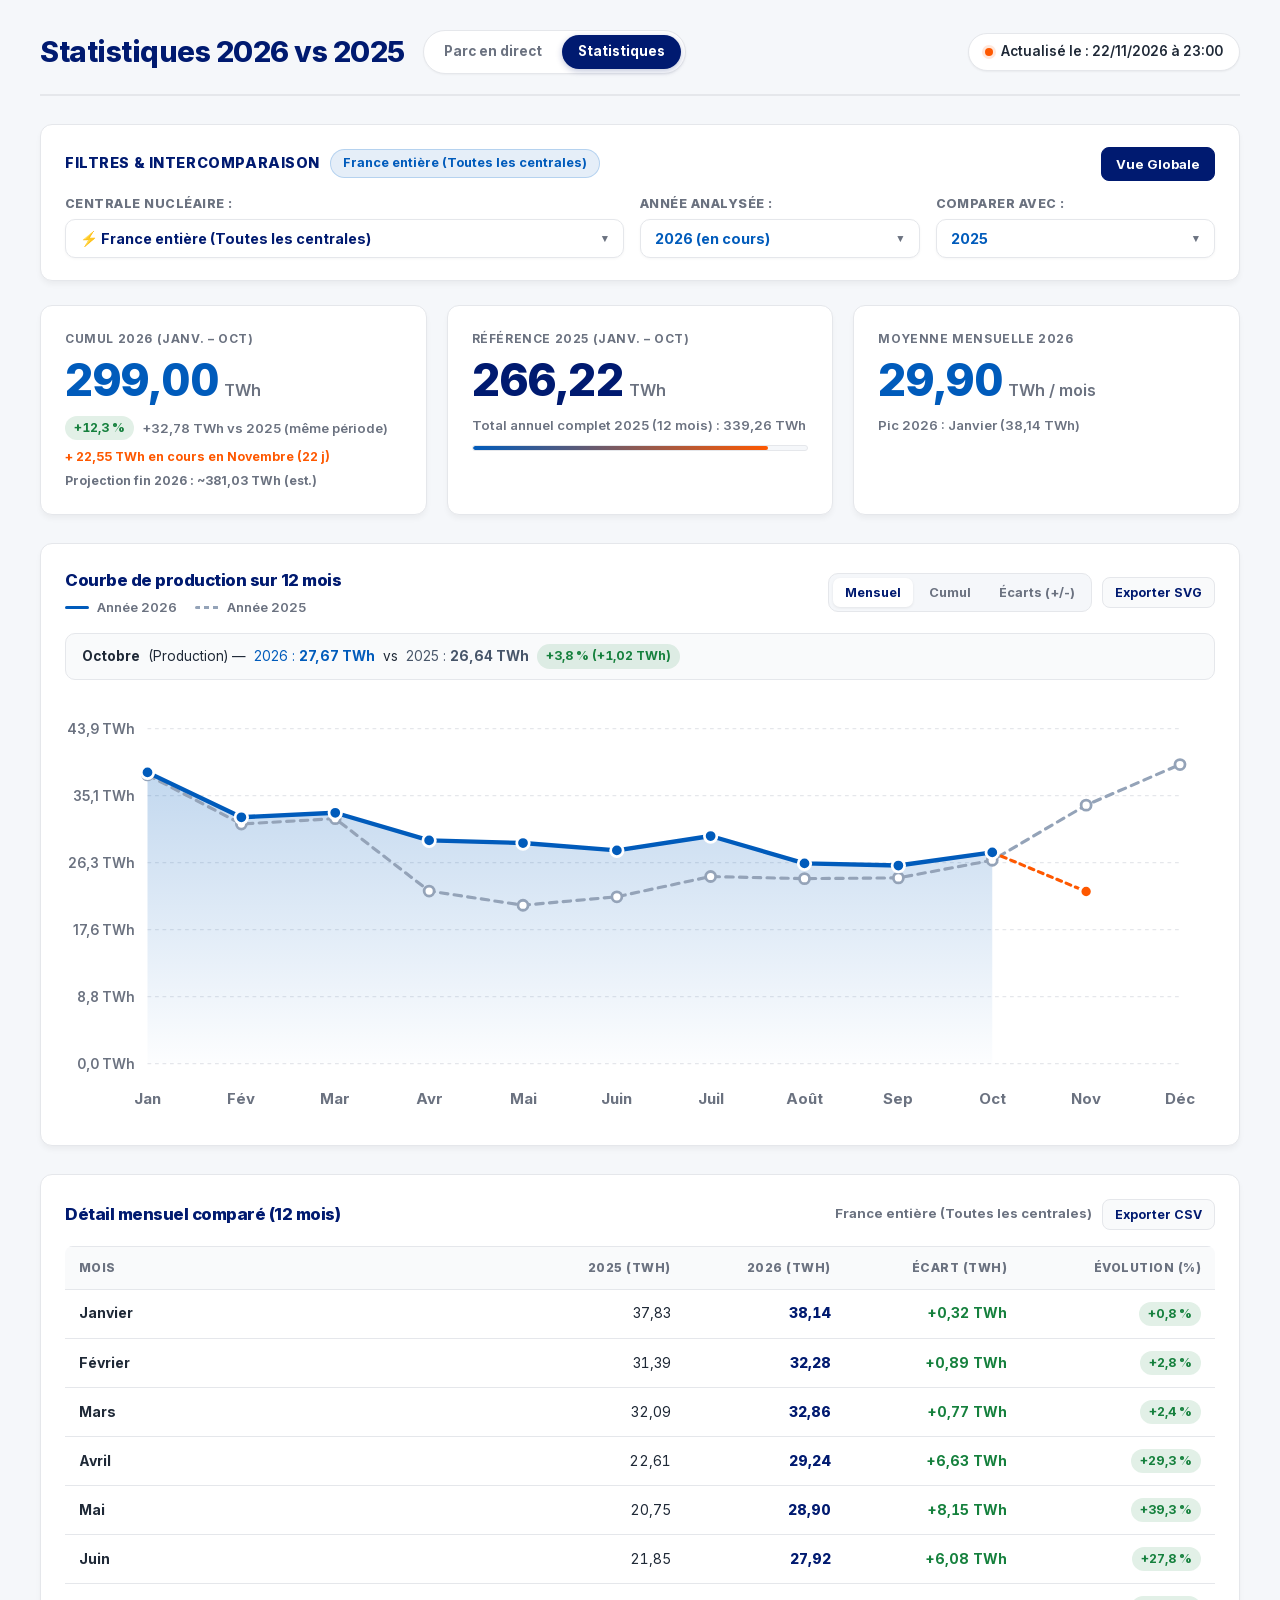
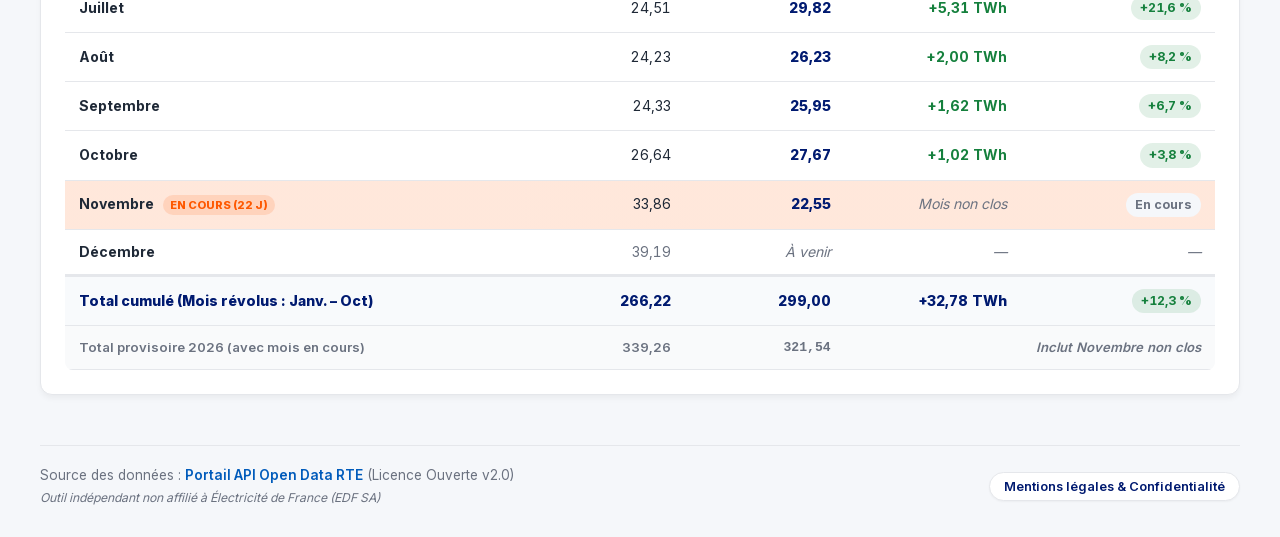
==== commit 3f84c691: "🎨 Correction double ligne et simplification libellé mentions légales du footer" ====
--- a/statistiques.html
+++ b/statistiques.html
@@ -190,7 +190,7 @@
                 <span class="footer-disclaimer">Outil indépendant non affilié à Électricité de France (EDF SA)</span>
             </div>
             <button type="button" class="legal-trigger-btn" id="open-legal-modal" commandfor="legal-modal" command="show-modal">
-                Mentions légales &amp; Confidentialité (100% Local)
+                Mentions légales &amp; Confidentialité
             </button>
         </footer>
     </div>
--- a/style.css
+++ b/style.css
@@ -831,14 +831,10 @@
 }
 
 .card-details-footer {
-    margin-top: 8px;
+    margin-top: 2px;
     padding-top: 10px;
-    border-top: 1px dashed var(--border);
     display: flex;
     justify-content: flex-end;
-}
-.penly-card .card-details-footer {
-    border-top-color: rgba(255, 255, 255, 0.2);
 }
 
 .card-stats-link {
